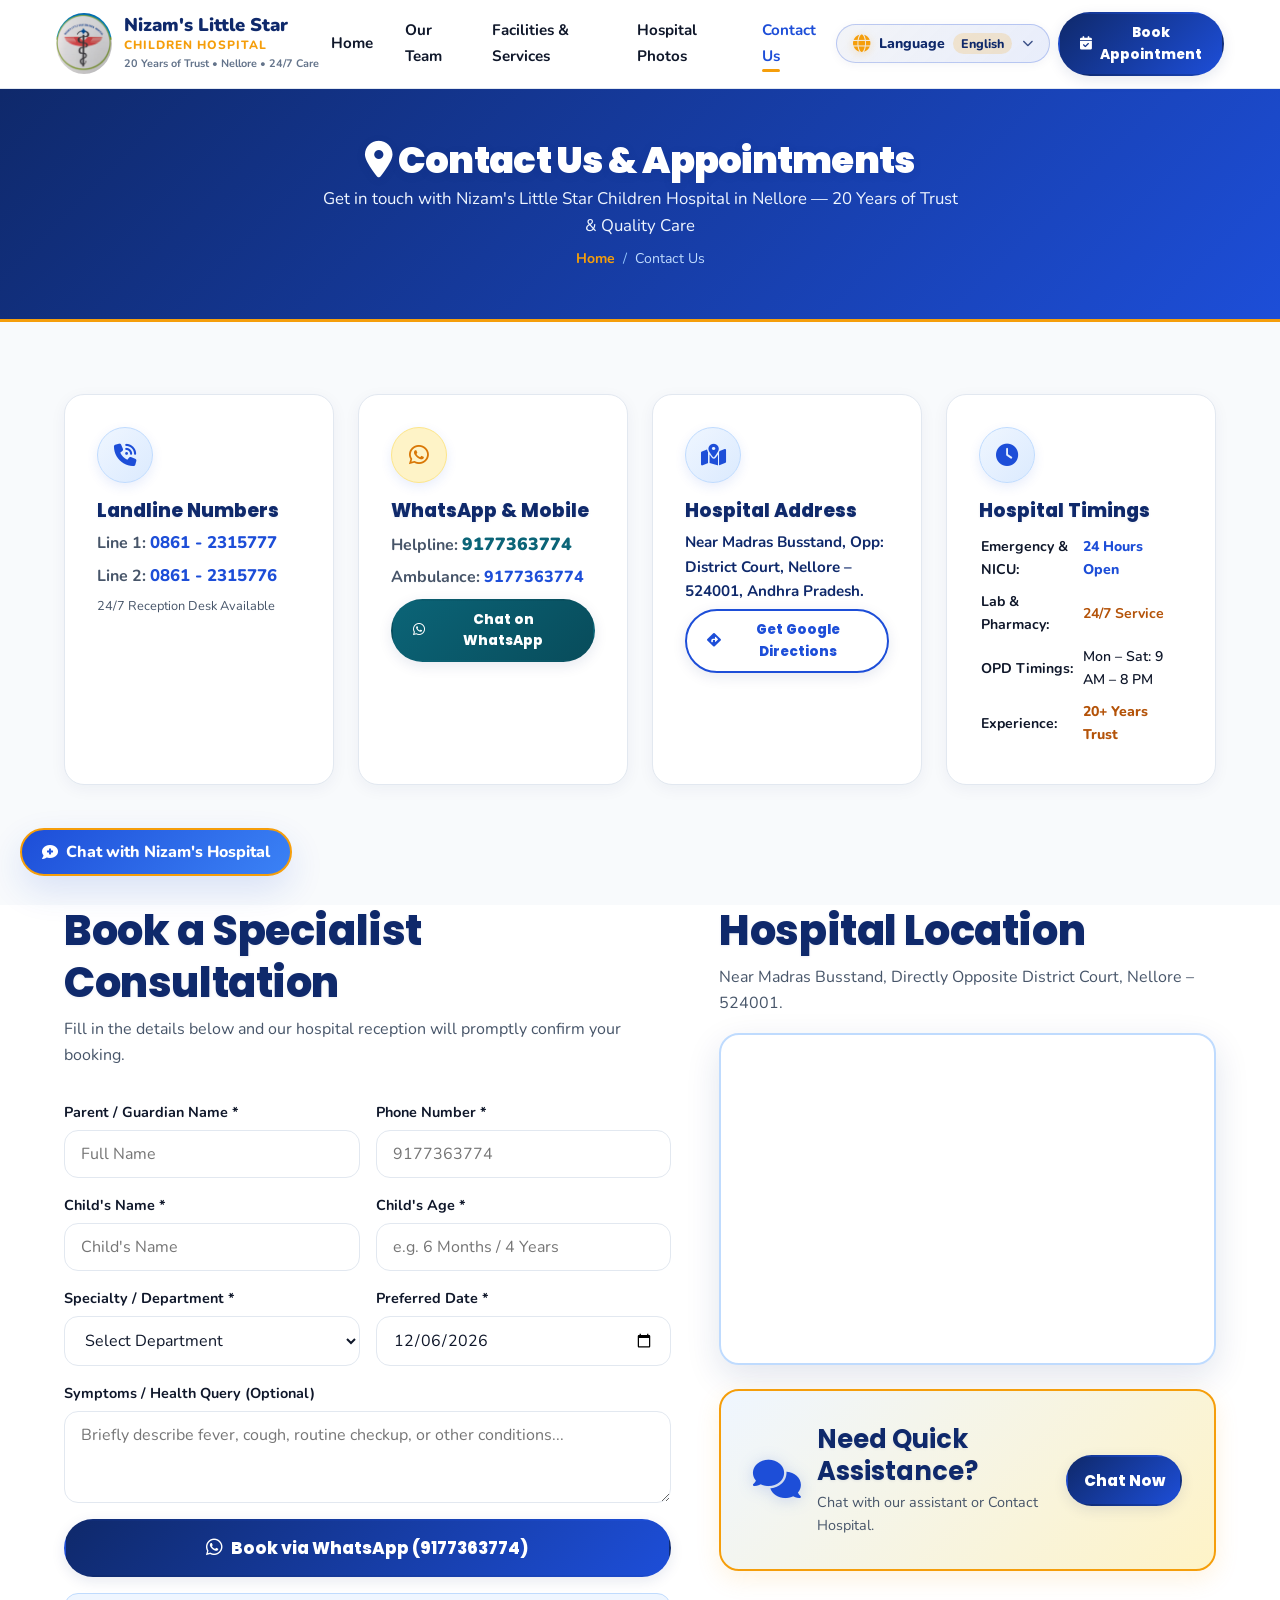
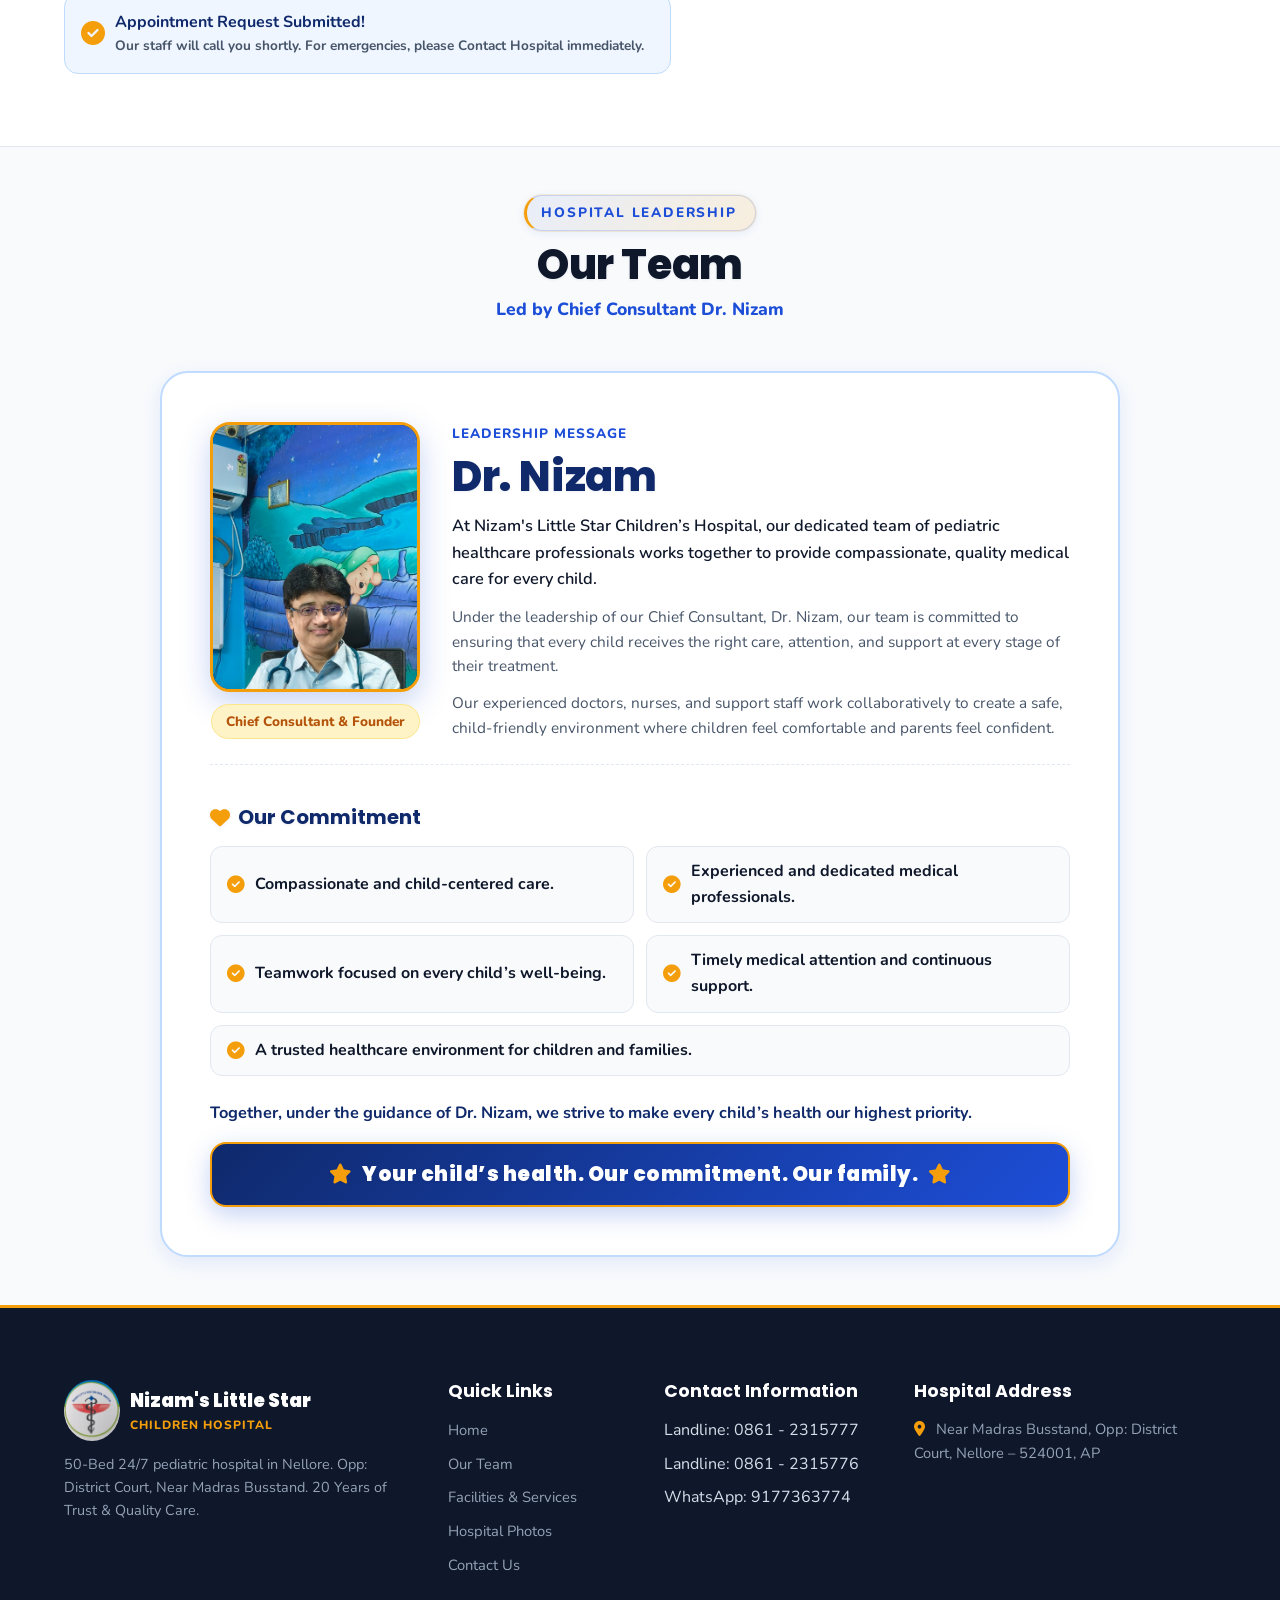
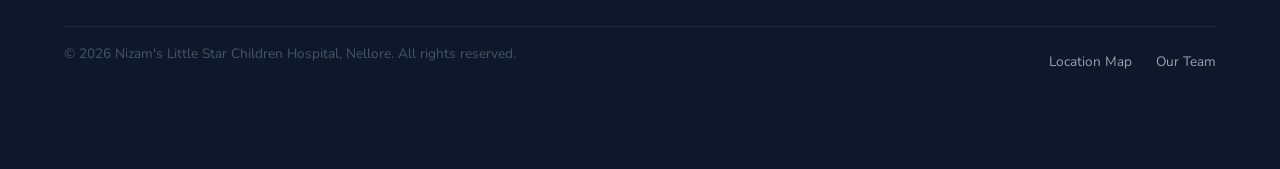
==== contact.html @ 9ac0883c "Remove phone number from Emergency Care card, update button labels to Contact Hospital" ====
<!DOCTYPE html>
<html lang="en">
<head>
  <meta charset="UTF-8">
  <meta name="viewport" content="width=device-width, initial-scale=1.0">
  <title>Contact Us & Book Appointment | Nizam's Little Star Children Hospital, Nellore</title>
  <meta name="description" content="Contact Nizam's Little Star Children Hospital, Nellore. Phone: 2315776, 2315776, WhatsApp: 9177363774. 20 Years of Trust & Quality Care. Near Madras Busstand, Opp: District Court, Nellore.">
  <link rel="preconnect" href="https://fonts.googleapis.com">
  <link rel="preconnect" href="https://fonts.gstatic.com" crossorigin>
  <link href="https://fonts.googleapis.com/css2?family=Nunito:wght@400;600;700;800;900&family=Poppins:wght@500;600;700;800;900&display=swap" rel="stylesheet">
  <link rel="stylesheet" href="https://cdnjs.cloudflare.com/ajax/libs/font-awesome/6.5.0/css/all.min.css">
  <link rel="stylesheet" href="css/variables.css">
  <link rel="stylesheet" href="css/base.css">
  <link rel="stylesheet" href="css/components.css">
  <link rel="stylesheet" href="css/animations.css">
  <link rel="stylesheet" href="css/pages/contact.css">
</head>
<body>
  <a href="#main-content" class="sr-only sr-only-focusable">Skip to main content</a>



  <!-- Main Navigation -->
  <nav class="nav" id="main-nav" role="navigation" aria-label="Main navigation">
    <div class="container nav-inner">
      <a href="index.html" class="nav-logo">
        <img src="assets/hospital-logo.png" alt="Nizam Hospital Logo" width="56" height="56" style="border-radius:50%;object-fit:cover;">
        <div>
          <div class="notranslate" translate="no" style="font-size:1.15rem;font-weight:900;color:#0F296B;line-height:1.1;">Nizam's Little Star</div>
          <div class="notranslate" translate="no" style="font-size:0.75rem;font-weight:800;color:#F59E0B;letter-spacing:1px;">CHILDREN HOSPITAL</div>
          <div style="font-size:0.68rem;font-weight:700;color:#64748B;"><span class="notranslate" translate="no">20 Years of Trust</span> • <span class="notranslate" translate="no">Nellore</span> • 24/7 Care</div>
        </div>
      </a>
      <ul class="nav-links" id="nav-links">
        <li><a href="index.html">Home</a></li>
        <li><a href="doctors.html">Our Team</a></li>
        <li><a href="resources.html">Facilities &amp; Services</a></li>
        <li><a href="virtual-tour.html">Hospital Photos</a></li>
        <li><a href="contact.html" class="active">Contact Us</a></li>
      </ul>
      <div class="nav-actions">
        <div class="lang-select-dropdown" id="lang-select-dropdown">
          <button class="lang-toggle-btn" id="lang-toggle-btn" aria-label="Select Language">
            <i class="fas fa-globe"></i>
            <span>Language</span>
            <i class="fas fa-chevron-down" style="font-size:0.75rem;margin-left:4px;"></i>
          </button>
          <div class="lang-menu" id="lang-menu"></div>
        </div>
        <a href="contact.html" class="btn btn-primary btn-sm"><i class="fas fa-calendar-check"></i> Book Appointment</a>
        <button class="hamburger" id="hamburger-btn" aria-label="Open menu" aria-expanded="false">
          <span></span><span></span><span></span>
        </button>
      </div>
    </div>
  </nav>

  <!-- Mobile Drawer -->
  <div class="mobile-drawer" id="mobile-drawer" role="dialog" aria-modal="true" aria-label="Navigation menu">
    <button class="drawer-close" id="drawer-close" aria-label="Close menu">×</button>
    <ul>
      <li><a href="index.html">Home</a></li>
      <li><a href="doctors.html">Our Team</a></li>
      <li><a href="resources.html">Facilities &amp; Services</a></li>
      <li><a href="virtual-tour.html">Hospital Photos</a></li>
      <li><a href="contact.html">Contact Us</a></li>
      <li><a href="tel:08612315776" class="btn btn-primary"><i class="fas fa-phone-alt"></i> Call Hospital</a></li>
    </ul>
  
    <div class="mobile-lang-section">
      <h4><i class="fas fa-globe"></i> Select Language (భాషను ఎంచుకోండి)</h4>
      <div class="mobile-lang-grid" id="mobile-lang-grid"></div>
    </div>
  </div>

  <main id="main-content">
    <section class="page-hero contact-hero">
      <div class="container">
        <h1><i class="fas fa-map-marker-alt"></i> Contact Us &amp; Appointments</h1>
        <p>Get in touch with Nizam's Little Star Children Hospital in Nellore — 20 Years of Trust &amp; Quality Care</p>
        <nav aria-label="Breadcrumb">
          <ol class="breadcrumb">
            <li><a href="index.html">Home</a></li>
            <li>Contact Us</li>
          </ol>
        </nav>
      </div>
    </section>

    <!-- 4 Contact Cards -->
    <section class="section">
      <div class="container">
        <div class="contact-info-grid">
          <div class="contact-info-card reveal">
            <div class="contact-info-icon"><i class="fas fa-phone-volume"></i></div>
            <h3>Landline Numbers</h3>
            <p style="margin-bottom:6px;"><strong>Line 1:</strong> <a href="tel:08612315777" style="font-size:1.05rem;font-weight:800;">0861 - 2315777</a></p>
            <p style="margin-bottom:6px;"><strong>Line 2:</strong> <a href="tel:08612315776" style="font-size:1.05rem;font-weight:800;">0861 - 2315776</a></p>
            <p style="font-size:0.8rem;color:var(--text-muted);margin-bottom:0;">24/7 Reception Desk Available</p>
          </div>

          <div class="contact-info-card reveal">
            <div class="contact-info-icon" style="background:#FEF3C7;color:#D97706;border-color:#FDE68A;"><i class="fab fa-whatsapp"></i></div>
            <h3>WhatsApp &amp; Mobile</h3>
            <p style="margin-bottom:6px;"><strong>Helpline:</strong> <a href="https://wa.me/919177363774" target="_blank" style="font-size:1.1rem;font-weight:900;color:#0B6477;">9177363774</a></p>
            <p style="margin-bottom:8px;"><strong>Ambulance:</strong> <a href="tel:9177363774" style="color:var(--primary-blue);font-weight:800;">9177363774</a></p>
            <a href="https://wa.me/919177363774" target="_blank" class="btn btn-whatsapp btn-sm"><i class="fab fa-whatsapp"></i> Chat on WhatsApp</a>
          </div>

          <div class="contact-info-card reveal">
            <div class="contact-info-icon"><i class="fas fa-map-marked-alt"></i></div>
            <h3>Hospital Address</h3>
            <p style="font-size:0.95rem;font-weight:700;color:#0F296B;margin-bottom:6px;">
              <span class="notranslate" translate="no">Near Madras Busstand, Opp: District Court, Nellore</span> – 524001, Andhra Pradesh.
            </p>
            <a href="https://maps.google.com/?q=District+Court+Nellore" target="_blank" class="btn btn-outline btn-sm"><i class="fas fa-directions"></i> Get Google Directions</a>
          </div>

          <div class="contact-info-card reveal">
            <div class="contact-info-icon"><i class="fas fa-clock"></i></div>
            <h3>Hospital Timings</h3>
            <table class="hours-table">
              <tr><td><strong>Emergency &amp; <span class="notranslate" translate="no">NICU</span>:</strong></td><td style="color:#1D4ED8;font-weight:800;">24 Hours Open</td></tr>
              <tr><td><strong>Lab &amp; Pharmacy:</strong></td><td style="color:#B45309;font-weight:700;">24/7 Service</td></tr>
              <tr><td><strong>OPD Timings:</strong></td><td>Mon – Sat: 9 AM – 8 PM</td></tr>
              <tr><td><strong>Experience:</strong></td><td style="color:#B45309;font-weight:800;">20+ Years Trust</td></tr>
            </table>
          </div>
        </div>
      </div>
    </section>

    <!-- Appointment Form & Map -->
    <section class="section" style="background:#FFFFFF;padding-top:0;">
      <div class="container">
        <div class="contact-layout">
          <div class="contact-form-side reveal">
            <h2 style="margin-bottom:8px;color:#0F296B;">Book a Specialist Consultation</h2>
            <p style="margin-bottom:var(--space-xl);">Fill in the details below and our hospital reception will promptly confirm your booking.</p>
            
            <form id="contact-form" novalidate>
              <div class="form-row">
                <div class="form-group">
                  <label for="contact-name">Parent / Guardian Name *</label>
                  <input type="text" id="contact-name" placeholder="Full Name" required>
                </div>
                <div class="form-group">
                  <label for="contact-phone">Phone Number *</label>
                  <input type="tel" id="contact-phone" placeholder="9177363774" required>
                </div>
              </div>

              <div class="form-row">
                <div class="form-group">
                  <label for="contact-child-name">Child's Name *</label>
                  <input type="text" id="contact-child-name" placeholder="Child's Name" required>
                </div>
                <div class="form-group">
                  <label for="contact-child-age">Child's Age *</label>
                  <input type="text" id="contact-child-age" placeholder="e.g. 6 Months / 4 Years" required>
                </div>
              </div>

              <div class="form-row">
                <div class="form-group">
                  <label for="contact-specialty">Specialty / Department *</label>
                  <select id="contact-specialty" required>
                    <option value="">Select Department</option>
                    <option value="Neonatal ICU (NICU)">Neonatal ICU (<span class="notranslate" translate="no">NICU</span>)</option>
                    <option value="Pediatric Intensive Care (PICU)">Pediatric Intensive Care (<span class="notranslate" translate="no">PICU</span>)</option>
                    <option value="General Pediatrics">General Pediatrics</option>
                    <option value="Vaccination Clinic">Vaccination Clinic</option>
                    <option value="Pediatric Surgery">Pediatric Surgery</option>
                  </select>
                </div>
                <div class="form-group">
                  <label for="contact-date">Preferred Date *</label>
                  <input type="date" id="contact-date" required>
                </div>
              </div>

              <div class="form-group">
                <label for="contact-message">Symptoms / Health Query (Optional)</label>
                <textarea id="contact-message" rows="3" placeholder="Briefly describe fever, cough, routine checkup, or other conditions..."></textarea>
              </div>

              <button type="submit" class="btn btn-primary btn-lg" style="width:100%;">
                <i class="fab fa-whatsapp" style="font-size:1.2rem;"></i> Book via WhatsApp (9177363774)
              </button>

              <div id="contact-success" class="form-success" hidden>
                <i class="fas fa-check-circle" style="font-size:1.5rem;color:#F59E0B;"></i>
                <div>
                  <strong>Appointment Request Submitted!</strong>
                  <p style="margin:0;font-size:0.85rem;">Our staff will call you shortly. For emergencies, please Contact Hospital immediately.</p>
                </div>
              </div>
            </form>
          </div>

          <div class="map-side reveal">
            <h2 style="margin-bottom:8px;color:#0F296B;">Hospital Location</h2>
            <p style="margin-bottom:var(--space-md);">Near Madras Busstand, Directly Opposite District Court, Nellore – 524001.</p>

            <div class="map-container">
              <iframe src="https://www.google.com/maps/embed?pb=!1m18!1m12!1m3!1d3862.9!2d79.986!3d14.442!2m3!1f0!2f0!3f0!3m2!1i1024!2i768!4f13.1!3m3!1m2!1s0x3a4cf2a259bb847f%3A0x1b1c67d30f7813a4!2sDistrict%20Court%20Nellore!5e0!3m2!1sen!2sin!4v1700000000000" width="100%" height="320" style="border:0;" allowfullscreen loading="lazy" referrerpolicy="no-referrer-when-downgrade" title="Nizam's Little Star Hospital Location Map"></iframe>
            </div>

            <div class="live-chat-cta">
              <div class="live-chat-icon"><i class="fas fa-comments"></i></div>
              <div>
                <h3 style="margin-bottom:4px;color:#0F296B;">Need Quick Assistance?</h3>
                <p style="font-size:0.9rem;margin-bottom:0;color:var(--text-muted);">Chat with our assistant or Contact Hospital.</p>
              </div>
              <button class="btn btn-primary" onclick="document.getElementById('chat-toggle-btn').click();" style="white-space:nowrap;">Chat Now</button>
            </div>
          </div>
        </div>
      </div>
    </section>

    <!-- Our Team & Leadership Section on Last Page -->
    <section class="section" style="background:#F8FAFC;border-top:1px solid var(--border-color);padding:var(--space-2xl) 0;">
      <div class="container">
        <div class="section-header reveal">
          <div class="section-eyebrow">Hospital Leadership</div>
          <h2>Our Team</h2>
          <p style="font-weight:800;color:var(--primary-blue);font-size:1.1rem;margin-top:4px;">Led by Chief Consultant Dr. Nizam</p>
        </div>

        <div class="scheme-card reveal" style="background:#FFFFFF;border-color:var(--primary-blue-border);max-width:960px;margin:0 auto;padding:var(--space-2xl);flex-direction:column;align-items:stretch;gap:var(--space-xl);">
          <div style="display:flex;align-items:center;gap:var(--space-xl);flex-wrap:wrap;border-bottom:1px dashed var(--border-color);padding-bottom:var(--space-lg);">
            <div style="flex-shrink:0;text-align:center;margin:0 auto;">
              <div style="width:210px;height:270px;border-radius:20px;overflow:hidden;border:3.5px solid var(--accent-yellow);box-shadow:0 10px 30px rgba(29,78,216,0.25);margin:0 auto 12px auto;background:#0F296B;">
                <img src="assets/founder-doctor.jpg" alt="Dr. Nizam - Chief Consultant" style="width:100%;height:100%;object-fit:cover;object-position:center top;" onerror="this.style.display='none';this.parentElement.innerHTML='<i class=\"fas fa-user-md\" style=\"font-size:4.5rem;color:#F59E0B;\"></i>';">
              </div>
              <span class="badge badge-yellow" style="font-size:0.85rem;padding:6px 14px;">Chief Consultant &amp; Founder</span>
            </div>
            <div style="flex:1;min-width:280px;">
              <span class="notranslate" translate="no" style="font-size:0.85rem;font-weight:800;color:var(--primary-blue);text-transform:uppercase;letter-spacing:1px;">Leadership Message</span>
              <h2 class="notranslate" translate="no" style="color:#0F296B;margin-top:4px;margin-bottom:10px;">Dr. Nizam</h2>
              <p style="font-size:1.02rem;color:var(--text-main);line-height:1.65;margin-bottom:12px;font-weight:600;">
                At Nizam's Little Star Children’s Hospital, our dedicated team of pediatric healthcare professionals works together to provide compassionate, quality medical care for every child.
              </p>
              <p style="font-size:0.96rem;color:var(--text-muted);line-height:1.6;margin-bottom:12px;">
                Under the leadership of our Chief Consultant, Dr. Nizam, our team is committed to ensuring that every child receives the right care, attention, and support at every stage of their treatment.
              </p>
              <p style="font-size:0.96rem;color:var(--text-muted);line-height:1.6;margin-bottom:0;">
                Our experienced doctors, nurses, and support staff work collaboratively to create a safe, child-friendly environment where children feel comfortable and parents feel confident.
              </p>
            </div>
          </div>

          <!-- Our Commitment Grid -->
          <div style="padding-top:var(--space-sm);">
            <h3 style="color:#0F296B;margin-bottom:var(--space-md);font-size:1.25rem;display:flex;align-items:center;gap:8px;">
              <i class="fas fa-heart" style="color:var(--accent-yellow);"></i> Our Commitment
            </h3>
            <div style="display:grid;grid-template-columns:repeat(auto-fit, minmax(280px, 1fr));gap:12px;margin-bottom:var(--space-lg);">
              <div style="background:#F8FAFC;padding:12px 16px;border-radius:12px;border:1px solid #E2E8F0;display:flex;align-items:center;gap:10px;font-weight:700;color:var(--text-main);">
                <i class="fas fa-check-circle" style="color:#F59E0B;font-size:1.1rem;"></i> Compassionate and child-centered care.
              </div>
              <div style="background:#F8FAFC;padding:12px 16px;border-radius:12px;border:1px solid #E2E8F0;display:flex;align-items:center;gap:10px;font-weight:700;color:var(--text-main);">
                <i class="fas fa-check-circle" style="color:#F59E0B;font-size:1.1rem;"></i> Experienced and dedicated medical professionals.
              </div>
              <div style="background:#F8FAFC;padding:12px 16px;border-radius:12px;border:1px solid #E2E8F0;display:flex;align-items:center;gap:10px;font-weight:700;color:var(--text-main);">
                <i class="fas fa-check-circle" style="color:#F59E0B;font-size:1.1rem;"></i> Teamwork focused on every child’s well-being.
              </div>
              <div style="background:#F8FAFC;padding:12px 16px;border-radius:12px;border:1px solid #E2E8F0;display:flex;align-items:center;gap:10px;font-weight:700;color:var(--text-main);">
                <i class="fas fa-check-circle" style="color:#F59E0B;font-size:1.1rem;"></i> Timely medical attention and continuous support.
              </div>
              <div style="background:#F8FAFC;padding:12px 16px;border-radius:12px;border:1px solid #E2E8F0;display:flex;align-items:center;gap:10px;font-weight:700;color:var(--text-main);grid-column:1 / -1;">
                <i class="fas fa-check-circle" style="color:#F59E0B;font-size:1.1rem;"></i> A trusted healthcare environment for children and families.
              </div>
            </div>

            <p style="font-size:1.02rem;color:var(--primary-blue-dark);font-weight:700;line-height:1.6;margin-bottom:16px;">
              Together, under the guidance of Dr. Nizam, we strive to make every child’s health our highest priority.
            </p>

            <!-- Concluding Highlight Box -->
            <div style="background:linear-gradient(135deg, #0F296B 0%, #1D4ED8 100%);color:#FFFFFF;padding:18px var(--space-xl);border-radius:16px;text-align:center;box-shadow:0 8px 25px rgba(29,78,216,0.25);border:2px solid var(--accent-yellow);">
              <h3 style="color:#FFFFFF;margin-bottom:0;font-size:1.25rem;font-weight:900;letter-spacing:0.5px;">
                <i class="fas fa-star" style="color:var(--accent-yellow);margin-right:6px;"></i> Your child’s health. Our commitment. Our family. <i class="fas fa-star" style="color:var(--accent-yellow);margin-left:6px;"></i>
              </h3>
            </div>
          </div>
        </div>
      </div>
    </section>
  </main>

  <!-- Footer -->
  <footer class="footer" role="contentinfo">
    <div class="container">
      <div class="footer-grid">
        <div class="footer-brand">
          <div style="display:flex;align-items:center;gap:10px;margin-bottom:12px;">
            <img src="assets/hospital-logo.png" alt="Nizam Hospital Logo" width="56" height="56" style="border-radius:50%;object-fit:cover;">
            <div>
              <div class="notranslate" translate="no" style="font-family:'Poppins',sans-serif;font-size:1.15rem;font-weight:900;color:#FFFFFF;">Nizam's Little Star</div>
              <div style="font-size:0.75rem;color:#F59E0B;font-weight:800;letter-spacing:1px;">CHILDREN HOSPITAL</div>
            </div>
          </div>
          <p style="font-size:0.9rem;color:#94A3B8;">
            50-Bed 24/7 pediatric hospital in Nellore. Opp: District Court, Near Madras Busstand. 20 Years of Trust &amp; Quality Care.
          </p>
        </div>
        <div class="footer-links">
          <h4>Quick Links</h4>
          <ul>
            <li><a href="index.html">Home</a></li>
            <li><a href="doctors.html">Our Team</a></li>
            <li><a href="resources.html">Facilities &amp; Services</a></li>
            <li><a href="virtual-tour.html">Hospital Photos</a></li>
            <li><a href="contact.html">Contact Us</a></li>
          </ul>
        </div>
        <div class="footer-links">
          <h4>Contact Information</h4>
          <ul>
            <li>Landline: 0861 - 2315777</li>
            <li>Landline: 0861 - 2315776</li>
            <li>WhatsApp: 9177363774</li>
          </ul>
        </div>
        <div class="footer-contact">
          <h4>Hospital Address</h4>
          <address>
            <p><i class="fas fa-map-marker-alt"></i> <span class="notranslate" translate="no">Near Madras Busstand, Opp: District Court, Nellore</span> – 524001, AP</p>
          </address>
        </div>
      </div>
      <div class="footer-bottom">
        <p>© 2026 Nizam's Little Star Children Hospital, Nellore. All rights reserved.</p>
        <div class="footer-bottom-links">
          <a href="contact.html">Location Map</a>
          <a href="doctors.html">Our Team</a>
        </div>
      </div>
    </div>
  </footer>

  <!-- Nizam's Hospital Chatbot -->
  <div class="chat-widget" id="chat-widget">
    <button class="chat-toggle-btn" id="chat-toggle-btn" aria-label="Open chat with Nizam's Hospital">
      <i class="fas fa-comment-medical" id="chat-icon"></i>
      <span class="chat-label">Chat with Nizam's Hospital</span>
    </button>
    <div class="chat-panel" id="chat-panel" role="dialog" aria-label="Chat with Nizam's Hospital" hidden>
      <div class="chat-header">
        <div class="chat-avatar">★</div>
        <div>
          <strong>Nizam's Hospital</strong>
          <small style="color:#EFF6FF;display:block;">Virtual Assistant</small>
        </div>
        <button class="chat-close" id="chat-close" aria-label="Close chat">×</button>
      </div>
      <div class="chat-messages" id="chat-messages" aria-live="polite"></div>
      <div class="chat-input-area">
        <input type="text" id="chat-input" placeholder="Type your message..." aria-label="Chat message">
        <button id="chat-send" aria-label="Send message"><i class="fas fa-paper-plane"></i></button>
      </div>
    </div>
  </div>

  <button class="back-to-top" id="back-to-top" aria-label="Back to top"><i class="fas fa-chevron-up"></i></button>

  <script src="js/main.js"></script>
  <script src="js/appointment.js"></script>
  <script src="js/chatbot.js"></script>
  <div id="google_translate_element" style="display:none;"></div>
  <script src="js/language.js"></script>
</body>
</html>
---- css/variables.css ----
/* ==========================================================================
   NIJAM'S HOSPITAL — Design Token System (variables.css)
   Premium UI Edition · Gold + Navy Palette
   ========================================================================== */

:root {

  /* ── Brand Core ──────────────────────────────────────────────────────── */
  --primary-blue:        #1D4ED8;   /* CTA blue              */
  --primary-blue-dark:   #0F296B;   /* Deep navy              */
  --primary-blue-light:  #EFF6FF;   /* Tint wash              */
  --primary-blue-mid:    #2563EB;   /* Mid-range interactive  */
  --primary-blue-border: #BFDBFE;   /* Subtle ring            */

  --accent-yellow:       #F59E0B;   /* Gold / accent          */
  --accent-yellow-light: #FEF3C7;   /* Gold wash              */
  --accent-yellow-dark:  #B45309;   /* Deep amber             */
  --accent-yellow-hover: #D97706;   /* Hover amber            */

  /* ── Neutrals & Surfaces ─────────────────────────────────────────────── */
  --bg-page:      #F8FAFC;
  --bg-card:      #FFFFFF;
  --bg-secondary: #F1F5F9;
  --text-main:    #0F172A;
  --text-muted:   #475569;
  --text-light:   #94A3B8;
  --border-color: #E2E8F0;
  --white:        #FFFFFF;

  /* ── Typography ──────────────────────────────────────────────────────── */
  --font-heading: 'Poppins', -apple-system, BlinkMacSystemFont, 'Segoe UI', Roboto, sans-serif;
  --font-body:    'Nunito',  -apple-system, BlinkMacSystemFont, 'Segoe UI', Roboto, sans-serif;

  /* ── Spacing Scale ───────────────────────────────────────────────────── */
  --space-xs:  0.25rem;
  --space-sm:  0.5rem;
  --space-md:  1rem;
  --space-lg:  1.5rem;
  --space-xl:  2rem;
  --space-2xl: 3rem;
  --space-3xl: 4.5rem;

  /* ── Border Radii ────────────────────────────────────────────────────── */
  --radius-sm:   8px;
  --radius-md:   14px;
  --radius-lg:   20px;
  --radius-xl:   28px;
  --radius-full: 9999px;

  /* ── Classic Shadows (preserved + deepened) ──────────────────────────── */
  --shadow-sm: 0 2px 8px  rgba(15,  41, 107, 0.07);
  --shadow-md: 0 6px 20px rgba(29,  78, 216, 0.10);
  --shadow-lg: 0 14px 35px rgba(29, 78, 216, 0.14);
  --shadow-xl: 0 20px 45px rgba(15,  23,  42, 0.15);

  /* ── Glow Shadows (new) ──────────────────────────────────────────────── */
  /* Vivid blue halo — perfect for focused buttons & cards */
  --shadow-glow-blue:
    0 0 0   1px  rgba(29, 78, 216, 0.08),
    0 4px  16px  rgba(29, 78, 216, 0.25),
    0 12px 32px  rgba(29, 78, 216, 0.18);

  /* Warm gold halo — for accent badges, CTA rings, stat numbers */
  --shadow-glow-gold:
    0 0 0   1px  rgba(245, 158, 11, 0.10),
    0 4px  16px  rgba(245, 158, 11, 0.30),
    0 12px 32px  rgba(245, 158, 11, 0.20);

  /* Deep combined glow — for hero cards and featured sections */
  --shadow-glow-lg:
    0 0  0   1px  rgba(15,  41, 107, 0.06),
    0 8px 24px    rgba(29,  78, 216, 0.20),
    0 20px 60px   rgba(15,  41, 107, 0.22),
    0 0  40px     rgba(245, 158, 11, 0.08);

  /* ── Multi-Layer Gradients (new) ─────────────────────────────────────── */
  /* Hero background — rich navy-to-blue sweep with a gold radial warmth   */
  --gradient-hero:
    radial-gradient(ellipse 80% 60% at 70% 40%, rgba(245,158,11,0.12) 0%, transparent 60%),
    radial-gradient(ellipse 60% 80% at 10% 80%, rgba(29,78,216,0.20)  0%, transparent 55%),
    linear-gradient(135deg, #0F296B 0%, #1D4ED8 55%, #2563EB 100%);

  /* Gold shimmer — for badges, stat bar fills, dividers */
  --gradient-gold:
    linear-gradient(90deg,
      #B45309 0%,
      #F59E0B 35%,
      #FDE68A 60%,
      #F59E0B 80%,
      #B45309 100%);

  /* Glass surface — frosted blue-tinted panel */
  --gradient-glass:
    linear-gradient(
      135deg,
      rgba(255, 255, 255, 0.22) 0%,
      rgba(255, 255, 255, 0.08) 100%
    );

  /* Navy depth — section/footer backgrounds */
  --gradient-navy:
    linear-gradient(160deg,
      #0F296B 0%,
      #1a3580 40%,
      #1D4ED8 100%);

  /* ── Glassmorphism Tokens (new) ──────────────────────────────────────── */
  --glass-bg:     rgba(255, 255, 255, 0.14);
  --glass-border: rgba(255, 255, 255, 0.28);

  /* ── Shimmer Token (new) ─────────────────────────────────────────────── */
  /* The bright sweep used in the shimmer-btn / shimmer animations          */
  --shimmer-color:
    linear-gradient(
      105deg,
      transparent    30%,
      rgba(255,255,255,0.55) 50%,
      transparent    70%
    );

  /* ── Transitions ─────────────────────────────────────────────────────── */
  /* Preserved originals */
  --transition-fast:   0.2s ease;
  --transition-normal: 0.3s cubic-bezier(0.25, 0.8, 0.25, 1);

  /* New premium curves */

  /* Spring — snappy overshoot, great for cards lifting on hover */
  --transition-spring: 0.5s cubic-bezier(0.34, 1.56, 0.64, 1);

  /* Bounce — playful drop / scale-in, use for modals & badges */
  --transition-bounce: 0.6s cubic-bezier(0.68, -0.55, 0.265, 1.55);

}
---- css/base.css ----
/* ==========================================================================
   BASE — Premium Rich Edition
   Brand: Navy Blue (#0F296B / #1D4ED8) + Gold (#F59E0B)
   ========================================================================== */

/* --------------------------------------------------------------------------
   1. CUSTOM SCROLLBAR — thin, blue/gold gradient
   -------------------------------------------------------------------------- */
::-webkit-scrollbar { width: 7px; height: 7px; }
::-webkit-scrollbar-track { background: #F1F5F9; }
::-webkit-scrollbar-thumb {
  background: linear-gradient(180deg, #1D4ED8 0%, #F59E0B 100%);
  border-radius: 99px;
}
::-webkit-scrollbar-thumb:hover {
  background: linear-gradient(180deg, #0F296B 0%, #D97706 100%);
}
/* Firefox */
html { scrollbar-width: thin; scrollbar-color: #1D4ED8 #F1F5F9; }

/* --------------------------------------------------------------------------
   2. RESET & BOX MODEL
   -------------------------------------------------------------------------- */
*, *::before, *::after {
  box-sizing: border-box;
  margin: 0;
  padding: 0;
}

/* --------------------------------------------------------------------------
   3. ROOT
   -------------------------------------------------------------------------- */
html {
  font-size: 16px;
  scroll-behavior: smooth;
}

/* --------------------------------------------------------------------------
   4. BODY
   -------------------------------------------------------------------------- */
body {
  font-family: var(--font-body);
  color: var(--text-main);
  background-color: var(--bg-page);
  line-height: 1.6;
  overflow-x: hidden;
  -webkit-font-smoothing: antialiased;
}

/* --------------------------------------------------------------------------
   5. FOCUS RING
   -------------------------------------------------------------------------- */
:focus-visible {
  outline: 3px solid var(--primary-blue);
  outline-offset: 2px;
}

/* --------------------------------------------------------------------------
   6. ACCESSIBILITY HELPERS
   -------------------------------------------------------------------------- */
.sr-only {
  position: absolute;
  width: 1px;
  height: 1px;
  padding: 0;
  margin: -1px;
  overflow: hidden;
  clip: rect(0, 0, 0, 0);
  white-space: nowrap;
  border: 0;
}

.sr-only-focusable:focus {
  position: fixed;
  top: 10px;
  left: 10px;
  padding: 12px 20px;
  background: var(--primary-blue);
  color: #FFFFFF;
  z-index: 99999;
  border-radius: var(--radius-sm);
  clip: auto;
  width: auto;
  height: auto;
}

/* --------------------------------------------------------------------------
   7. TYPOGRAPHY — bigger, bolder, premium depth
   -------------------------------------------------------------------------- */
h1, h2, h3, h4, h5, h6 {
  font-family: var(--font-heading);
  font-weight: 700;
  color: var(--text-main);
  line-height: 1.25;
  /* Subtle depth shadow */
  text-shadow: 0 1px 3px rgba(15, 41, 107, 0.07);
}

h1 {
  font-size: clamp(2.1rem, 5.5vw, 3.4rem);
  font-weight: 900;
  letter-spacing: -0.02em;
  text-shadow: 0 2px 10px rgba(15, 41, 107, 0.12);
}
h2 {
  font-size: clamp(1.7rem, 3.8vw, 2.6rem);
  font-weight: 800;
  letter-spacing: -0.01em;
}
h3 { font-size: clamp(1.25rem, 2.6vw, 1.6rem); font-weight: 700; }
h4 { font-size: 1.15rem; font-weight: 700; }

p {
  margin-bottom: 1rem;
  color: var(--text-muted);
}

a {
  color: var(--primary-blue);
  text-decoration: none;
  transition: color var(--transition-fast);
}

a:hover {
  color: var(--primary-blue-dark);
}

ul, ol { list-style: none; }

img, svg {
  max-width: 100%;
  height: auto;
  display: block;
}

button, input, select, textarea {
  font-family: inherit;
  font-size: inherit;
}

/* --------------------------------------------------------------------------
   8. LAYOUT HELPERS
   -------------------------------------------------------------------------- */
.container {
  width: 100%;
  max-width: 1200px;
  margin: 0 auto;
  padding: 0 var(--space-lg);
}

.section {
  padding: var(--space-3xl) 0;
}

/* --------------------------------------------------------------------------
   9. SECTION HEADER
   -------------------------------------------------------------------------- */
.section-header {
  text-align: center;
  max-width: 720px;
  margin: 0 auto var(--space-2xl) auto;
}

/* --------------------------------------------------------------------------
   10. SHIMMER KEYFRAME (shared)
   -------------------------------------------------------------------------- */
@keyframes premium-shimmer {
  0%   { background-position: -200% center; }
  100% { background-position: 200% center; }
}

/* --------------------------------------------------------------------------
   11. SECTION EYEBROW — gradient pill + gold left-accent bar + shimmer
   -------------------------------------------------------------------------- */
.section-eyebrow {
  display: inline-flex;
  align-items: center;
  gap: 6px;
  font-size: 0.85rem;
  font-weight: 800;
  text-transform: uppercase;
  letter-spacing: 1.8px;
  color: var(--primary-blue);

  /* Multi-layer gradient background */
  background: linear-gradient(
    135deg,
    rgba(29, 78, 216, 0.07) 0%,
    rgba(245, 158, 11, 0.12) 50%,
    rgba(29, 78, 216, 0.07) 100%
  );
  background-size: 200% auto;
  animation: premium-shimmer 3.5s linear infinite;

  /* Gold left accent bar via border-left */
  border: 1px solid rgba(29, 78, 216, 0.18);
  border-left: 3px solid #F59E0B;

  padding: 6px 18px 6px 14px;
  border-radius: var(--radius-full);
  margin-bottom: var(--space-sm);
  box-shadow:
    0 0 0 1px rgba(245, 158, 11, 0.14),
    0 2px 10px rgba(29, 78, 216, 0.09);
  position: relative;
  overflow: hidden;
}

/* --------------------------------------------------------------------------
   12. TEXT GRADIENT — navy → blue → gold → blue → navy sweep
   -------------------------------------------------------------------------- */
.text-gradient {
  background: linear-gradient(
    120deg,
    #0F296B 0%,
    #1D4ED8 25%,
    #F59E0B 55%,
    #1D4ED8 78%,
    #0F296B 100%
  );
  background-size: 200% auto;
  -webkit-background-clip: text;
  -webkit-text-fill-color: transparent;
  background-clip: text;
  animation: premium-shimmer 5s linear infinite;
}

/* --------------------------------------------------------------------------
   13. UTILITY
   -------------------------------------------------------------------------- */
.text-center {
  text-align: center;
}
---- css/components.css ----
/* Components - Blue, White, and Yellow Theme */

/* Emergency Top Bar */
.emergency-bar {
  background: linear-gradient(90deg, #0F296B 0%, #1D4ED8 100%);
  color: #FFFFFF;
  font-size: 0.88rem;
  padding: 8px 0;
  position: relative;
  z-index: 1000;
  border-bottom: none;
  box-shadow: 0 2px 10px rgba(15, 41, 107, 0.15);
}

.emergency-bar-inner {
  display: flex;
  align-items: center;
  justify-content: space-between;
  gap: 12px;
  flex-wrap: wrap;
}

.emergency-bar-buttons {
  display: flex;
  align-items: center;
  gap: 10px;
}

.emergency-bar span {
  display: flex;
  align-items: center;
  gap: 8px;
  font-weight: 700;
}

.emergency-bar span i {
  color: var(--accent-yellow);
}

.emergency-close {
  background: none;
  border: none;
  color: #FFFFFF;
  font-size: 1.4rem;
  cursor: pointer;
  line-height: 1;
  padding: 0 6px;
  opacity: 0.85;
}
.emergency-close:hover { opacity: 1; color: var(--accent-yellow); }

/* Navigation */
.nav {
  position: sticky;
  top: 0;
  left: 0;
  right: 0;
  background: rgba(255, 255, 255, 0.98);
  backdrop-filter: blur(10px);
  z-index: 999;
  border-bottom: 1px solid var(--border-color);
  transition: all var(--transition-normal);
}

.nav-scrolled {
  box-shadow: 0 4px 20px rgba(15, 41, 107, 0.08);
  background: #FFFFFF;
}

.nav-inner {
  display: flex;
  align-items: center;
  justify-content: space-between;
  padding: 12px var(--space-md);
  gap: 12px;
}

.nav-logo {
  display: flex;
  align-items: center;
  gap: 12px;
  text-decoration: none;
  flex-shrink: 0;
}

.nav-links {
  display: flex;
  align-items: center;
  gap: var(--space-xl);
}

.nav-links a {
  font-weight: 700;
  font-size: 0.95rem;
  color: var(--text-main);
  position: relative;
  padding: 6px 0;
  transition: color var(--transition-fast);
}

.nav-links a::after {
  content: '';
  position: absolute;
  bottom: 0;
  left: 0;
  width: 0%;
  height: 3px;
  background: var(--accent-yellow);
  border-radius: var(--radius-full);
  transition: width var(--transition-normal);
}

.nav-links a:hover, .nav-links a.active {
  color: var(--primary-blue);
}
.nav-links a:hover::after, .nav-links a.active::after {
  width: 100%;
}

.nav-actions {
  display: flex;
  align-items: center;
  gap: var(--space-sm);
}

/* Hamburger Button */
.hamburger {
  display: none;
  flex-direction: column;
  justify-content: space-around;
  width: 44px;
  height: 44px;
  background: var(--primary-blue-light);
  border: 1.5px solid var(--primary-blue-border);
  border-radius: 8px;
  cursor: pointer;
  padding: 10px 8px;
  z-index: 10001;
}

.hamburger span {
  width: 100%;
  height: 3px;
  background: var(--primary-blue);
  border-radius: 3px;
  transition: all var(--transition-normal);
}

.hamburger.open span:nth-child(1) { transform: rotate(45deg) translate(5px, 5px); }
.hamburger.open span:nth-child(2) { opacity: 0; }
.hamburger.open span:nth-child(3) { transform: rotate(-45deg) translate(6px, -6px); }

/* Mobile Drawer Overlay */
.mobile-overlay {
  position: fixed;
  inset: 0;
  background: rgba(15, 23, 42, 0.6);
  backdrop-filter: blur(4px);
  z-index: 9999;
  opacity: 0;
  visibility: hidden;
  transition: all 0.3s ease;
}

.mobile-overlay.open {
  opacity: 1;
  visibility: visible;
}

/* Mobile Drawer */
.mobile-drawer {
  position: fixed;
  top: 0;
  right: -100%;
  width: 85%;
  max-width: 320px;
  height: 100vh;
  background: #FFFFFF;
  box-shadow: -8px 0 30px rgba(0, 0, 0, 0.2);
  z-index: 10000;
  padding: 70px 20px 30px 20px;
  display: flex;
  flex-direction: column;
  overflow-y: auto;
  transition: right 0.35s cubic-bezier(0.16, 1, 0.3, 1);
}

.mobile-drawer.open {
  right: 0;
}

.drawer-close {
  position: absolute;
  top: 16px;
  right: 16px;
  width: 38px;
  height: 38px;
  border-radius: 50%;
  background: var(--primary-blue-light);
  color: var(--primary-blue);
  border: none;
  font-size: 1.6rem;
  cursor: pointer;
  display: flex;
  align-items: center;
  justify-content: center;
}

.mobile-drawer ul {
  display: flex;
  flex-direction: column;
  gap: 12px;
}

.mobile-drawer ul li a {
  font-size: 1.05rem;
  font-weight: 800;
  color: var(--text-main);
  display: block;
  padding: 12px 16px;
  border-radius: 12px;
  background: #F8FAFC;
  border: 1px solid #E2E8F0;
  transition: all var(--transition-fast);
}

.mobile-drawer ul li a:hover,
.mobile-drawer ul li a.active {
  background: var(--primary-blue-light);
  color: var(--primary-blue);
  border-color: var(--primary-blue);
}

.mobile-drawer ul li a.btn {
  text-align: center;
  color: #fff;
}

/* Sticky Mobile Bottom Bar */
.mobile-bottom-bar {
  display: none;
  position: fixed;
  bottom: 0;
  left: 0;
  right: 0;
  background: #FFFFFF;
  box-shadow: 0 -4px 20px rgba(15, 41, 107, 0.12);
  border-top: 2px solid var(--accent-yellow);
  z-index: 990;
  padding: 8px 12px;
  align-items: center;
  justify-content: space-between;
  gap: 8px;
}

.mobile-bottom-bar a {
  flex: 1;
  display: inline-flex;
  flex-direction: column;
  align-items: center;
  justify-content: center;
  padding: 8px 4px;
  border-radius: 8px;
  font-size: 0.76rem;
  font-weight: 800;
  text-decoration: none;
  line-height: 1.2;
}

.mobile-bottom-bar a i {
  font-size: 1.2rem;
  margin-bottom: 2px;
}

.mobile-bar-call {
  background: var(--primary-blue-dark);
  color: #FFFFFF !important;
}

.mobile-bar-whatsapp {
  background: #0B6477;
  color: #FFFFFF !important;
}

.mobile-bar-book {
  background: var(--accent-yellow);
  color: #0F172A !important;
}

/* Buttons (Blue, White, Yellow) */
/* Buttons (Blue, White, Yellow - Rich Edition) */
.btn {
  display: inline-flex;
  align-items: center;
  justify-content: center;
  gap: 8px;
  font-family: var(--font-heading);
  font-weight: 800;
  font-size: 0.95rem;
  padding: 12px 26px;
  border-radius: var(--radius-full);
  border: 2px solid transparent;
  cursor: pointer;
  transition: all 0.25s cubic-bezier(0.4, 0, 0.2, 1);
  text-align: center;
  box-shadow: 0 4px 14px rgba(15, 41, 107, 0.1);
  text-decoration: none;
  position: relative;
  overflow: hidden;
}

.btn::after {
  content: '';
  position: absolute;
  top: 0;
  left: -100%;
  width: 50%;
  height: 100%;
  background: linear-gradient(90deg, transparent, rgba(255, 255, 255, 0.35), transparent);
  transform: skewX(-20deg);
  transition: left 0.6s ease;
}

.btn:hover::after {
  left: 150%;
}

.btn:hover {
  transform: translateY(-2.5px);
  box-shadow: 0 8px 24px rgba(29, 78, 216, 0.2);
}

.btn-primary {
  background: linear-gradient(135deg, #0F296B 0%, #1D4ED8 100%);
  color: #FFFFFF !important;
}
.btn-primary:hover {
  background: linear-gradient(135deg, #1D4ED8 0%, #2563EB 100%);
  box-shadow: 0 8px 25px rgba(29, 78, 216, 0.35);
}

.btn-yellow {
  background: linear-gradient(135deg, #F59E0B 0%, #D97706 100%);
  color: #FFFFFF !important;
  font-weight: 800;
}
.btn-yellow:hover {
  background: linear-gradient(135deg, #D97706 0%, #B45309 100%);
  color: #FFFFFF !important;
  box-shadow: 0 8px 25px rgba(245, 158, 11, 0.4);
}

.btn-outline {
  background: rgba(255, 255, 255, 0.8);
  backdrop-filter: blur(8px);
  border-color: var(--primary-blue);
  color: var(--primary-blue) !important;
}
.btn-outline:hover {
  background: var(--primary-blue);
  color: #FFFFFF !important;
  box-shadow: 0 6px 20px rgba(29, 78, 216, 0.25);
}

.btn-outline-white {
  background: transparent;
  border-color: #FFFFFF;
  color: #FFFFFF !important;
}
.btn-outline-white:hover {
  background: #FFFFFF;
  color: var(--primary-blue) !important;
  box-shadow: 0 6px 20px rgba(255, 255, 255, 0.3);
}

.btn-white {
  background: #FFFFFF;
  color: var(--primary-blue) !important;
  font-weight: 800;
}
.btn-white:hover {
  background: var(--accent-yellow-light);
  color: var(--primary-blue-dark) !important;
  box-shadow: 0 6px 20px rgba(255, 255, 255, 0.4);
}

.btn-emergency {
  background: linear-gradient(135deg, #F59E0B 0%, #D97706 100%);
  color: #FFFFFF !important;
  font-weight: 800;
}
.btn-emergency:hover {
  background: linear-gradient(135deg, #D97706 0%, #B45309 100%);
  color: #FFFFFF !important;
  box-shadow: 0 6px 20px rgba(245, 158, 11, 0.4);
}

.btn-whatsapp {
  background: linear-gradient(135deg, #0B6477 0%, #084C5B 100%);
  color: #FFFFFF !important;
}
.btn-whatsapp:hover {
  background: linear-gradient(135deg, #084C5B 0%, #053540 100%);
  box-shadow: 0 6px 20px rgba(11, 100, 119, 0.35);
}

.btn-sm { padding: 8px 20px; font-size: 0.85rem; }
.btn-lg { padding: 14px 30px; font-size: 1.05rem; }

/* Badges (Blue, White, Yellow) */
.badge {
  display: inline-flex;
  align-items: center;
  gap: 6px;
  padding: 5px 14px;
  border-radius: var(--radius-full);
  font-size: 0.8rem;
  font-weight: 800;
}
.badge-primary {
  background: var(--primary-blue-light);
  color: var(--primary-blue);
  border: 1px solid var(--primary-blue-border);
}
.badge-yellow {
  background: var(--accent-yellow-light);
  color: var(--accent-yellow-dark);
  border: 1px solid #FDE68A;
}

/* Forms */
.form-group {
  margin-bottom: var(--space-md);
  display: flex;
  flex-direction: column;
  gap: 6px;
}
.form-group label {
  font-weight: 700;
  font-size: 0.9rem;
  color: var(--text-main);
}
.form-group input, .form-group select, .form-group textarea {
  width: 100%;
  padding: 12px 16px;
  border: 1.5px solid var(--border-color);
  border-radius: var(--radius-md);
  background: #FFFFFF;
  color: var(--text-main);
  font-size: 16px;
  box-sizing: border-box;
}
.form-group input:focus, .form-group select:focus, .form-group textarea:focus {
  border-color: var(--primary-blue);
  outline: none;
  box-shadow: 0 0 0 3px rgba(29, 78, 216, 0.15);
}
.form-row { display: grid; grid-template-columns: 1fr 1fr; gap: var(--space-md); }
.form-checkbox { flex-direction: row; align-items: flex-start; gap: 10px; }
.form-checkbox input { width: 20px; height: 20px; margin-top: 2px; cursor: pointer; }
.form-success {
  background: var(--primary-blue-light);
  color: var(--primary-blue-dark);
  border: 1.5px solid var(--primary-blue-border);
  padding: 16px;
  border-radius: var(--radius-md);
  margin-top: 16px;
  font-weight: 700;
  display: flex;
  align-items: center;
  gap: 10px;
}

/* Modal */
.modal {
  position: fixed;
  inset: 0;
  display: flex;
  align-items: center;
  justify-content: center;
  z-index: 10000;
  padding: 16px;
}
.modal[hidden] { display: none; }
.modal-overlay { position: absolute; inset: 0; background: rgba(15, 23, 42, 0.65); backdrop-filter: blur(4px); }
.modal-content {
  position: relative;
  background: #FFFFFF;
  padding: var(--space-2xl);
  border-radius: var(--radius-xl);
  max-width: 500px;
  width: 100%;
  text-align: center;
  box-shadow: var(--shadow-xl);
  z-index: 1;
  border: 2px solid var(--accent-yellow);
}
.modal-close {
  position: absolute;
  top: 16px;
  right: 18px;
  font-size: 1.8rem;
  background: none;
  border: none;
  cursor: pointer;
  color: var(--text-muted);
}
.modal-icon { font-size: 3.2rem; color: var(--accent-yellow); margin-bottom: var(--space-sm); }
.modal-note { font-size: 0.88rem; color: var(--text-muted); margin: var(--space-md) 0; }

/* Back to Top */
.back-to-top {
  position: fixed;
  bottom: 24px;
  right: 24px;
  width: 48px;
  height: 48px;
  background: var(--primary-blue);
  color: #FFFFFF;
  border: 2px solid var(--accent-yellow);
  border-radius: 50%;
  display: flex;
  align-items: center;
  justify-content: center;
  font-size: 1.15rem;
  cursor: pointer;
  box-shadow: var(--shadow-md);
  opacity: 0;
  visibility: hidden;
  transition: all var(--transition-normal);
  z-index: 980;
}
.back-to-top.visible { opacity: 1; visibility: visible; }

/* Chat Widget (Stella) */
.chat-widget {
  position: fixed;
  bottom: 24px;
  left: 20px;
  z-index: 995;
}
.chat-toggle-btn {
  display: flex;
  align-items: center;
  gap: 8px;
  background: linear-gradient(135deg, var(--primary-blue) 0%, #3B82F6 100%);
  color: #FFFFFF;
  border: 2px solid var(--accent-yellow);
  padding: 11px 20px;
  border-radius: var(--radius-full);
  font-weight: 800;
  cursor: pointer;
  box-shadow: var(--shadow-lg);
}
.chat-panel {
  position: absolute;
  bottom: 60px;
  left: 0;
  width: 325px;
  height: 420px;
  background: #FFFFFF;
  border-radius: var(--radius-lg);
  box-shadow: var(--shadow-xl);
  display: flex;
  flex-direction: column;
  overflow: hidden;
  border: 2px solid var(--primary-blue-border);
}
.chat-panel[hidden] { display: none; }
.chat-header {
  background: var(--primary-blue);
  color: #FFFFFF;
  padding: 12px 14px;
  display: flex;
  align-items: center;
  gap: 10px;
  border-bottom: 2px solid var(--accent-yellow);
}
.chat-avatar {
  width: 34px;
  height: 34px;
  background: var(--accent-yellow);
  color: #0F172A;
  border-radius: 50%;
  display: flex;
  align-items: center;
  justify-content: center;
  font-size: 1.2rem;
  font-weight: 900;
}
.chat-close { margin-left: auto; background: none; border: none; color: #fff; font-size: 1.4rem; cursor: pointer; }
.chat-messages { flex: 1; padding: 14px; overflow-y: auto; display: flex; flex-direction: column; gap: 10px; }
.chat-msg { max-width: 85%; padding: 9px 13px; border-radius: var(--radius-md); font-size: 0.88rem; line-height: 1.4; }
.chat-msg-bot { background: var(--primary-blue-light); color: var(--text-main); align-self: flex-start; border: 1px solid var(--primary-blue-border); }
.chat-msg-user { background: var(--primary-blue); color: #FFFFFF; align-self: flex-end; }
.chat-quick-replies { display: flex; flex-wrap: wrap; gap: 6px; margin-top: 6px; }
.chat-chip { background: var(--accent-yellow-light); color: var(--accent-yellow-dark); border: 1px solid #FCD34D; font-size: 0.72rem; font-weight: 700; padding: 4px 10px; border-radius: var(--radius-full); cursor: pointer; }
.chat-input-area { padding: 8px; border-top: 1px solid var(--border-color); display: flex; gap: 6px; }
.chat-input-area input { flex: 1; padding: 8px 12px; border: 1px solid var(--border-color); border-radius: var(--radius-full); outline: none; font-size: 14px; }
.chat-input-area button { background: var(--primary-blue); color: #fff; border: none; width: 34px; height: 34px; border-radius: 50%; cursor: pointer; }

/* Feature Card / Announcement Card */
.scheme-card {
  background: linear-gradient(135deg, #FEF3C7 0%, #FFFFFF 100%);
  border: 2px solid var(--accent-yellow);
  border-radius: var(--radius-xl);
  padding: var(--space-xl);
  display: flex;
  align-items: center;
  gap: var(--space-xl);
  box-shadow: var(--shadow-md);
}

/* Page Hero Banner */
.page-hero {
  background: linear-gradient(135deg, #0F296B 0%, #1D4ED8 100%);
  color: #FFFFFF;
  padding: var(--space-2xl) 0;
  text-align: center;
  position: relative;
  border-bottom: 3px solid var(--accent-yellow);
}
.page-hero h1 { color: #FFFFFF; margin-bottom: var(--space-xs); font-size: clamp(1.5rem, 4.5vw, 2.3rem); }
.page-hero p { color: #EFF6FF; font-size: 1.05rem; max-width: 650px; margin: 0 auto var(--space-sm) auto; }
.breadcrumb { display: flex; justify-content: center; gap: 8px; font-size: 0.88rem; color: #BFDBFE; }
.breadcrumb a { color: var(--accent-yellow); font-weight: 700; }
.breadcrumb li+li::before { content: '/'; margin-right: 8px; color: #93C5FD; }

/* Real Photos Grid */
.real-photos-grid {
  display: grid;
  grid-template-columns: repeat(3, 1fr);
  gap: var(--space-lg);
}
.real-photo-card {
  background: #FFFFFF;
  border-radius: var(--radius-lg);
  overflow: hidden;
  box-shadow: var(--shadow-sm);
  border: 1px solid var(--border-color);
  transition: all var(--transition-normal);
}
.real-photo-card:hover {
  transform: translateY(-4px);
  box-shadow: var(--shadow-lg);
  border-color: var(--primary-blue-border);
}
.real-photo-card img { width: 100%; height: 260px; object-fit: cover; display: block; }
.real-photo-body { padding: var(--space-md) var(--space-lg); }
.real-photo-body h4 { font-size: 1.05rem; color: var(--primary-blue-dark); margin-bottom: 4px; }
.real-photo-body p { font-size: 0.86rem; color: var(--text-muted); margin-bottom: 0; }

/* Footer */
.footer {
  background: #0F172A;
  color: #D3E0EA;
  padding: var(--space-3xl) 0 calc(var(--space-2xl) + 40px) 0;
  border-top: 3px solid var(--accent-yellow);
}
.footer-grid {
  display: grid;
  grid-template-columns: 2fr 1fr 1.2fr 1.8fr;
  gap: var(--space-2xl);
  margin-bottom: var(--space-2xl);
}
.footer-brand h4, .footer-links h4, .footer-contact h4 { color: #FFFFFF; margin-bottom: var(--space-md); font-size: 1.1rem; }
.footer-links ul { display: flex; flex-direction: column; gap: 8px; }
.footer-links a, .footer-contact a { color: #94A3B8; font-size: 0.92rem; text-decoration: none; transition: color var(--transition-fast); }
.footer-links a:hover, .footer-contact a:hover { color: var(--accent-yellow); }
.footer-contact address p { color: #94A3B8; font-size: 0.92rem; margin-bottom: 8px; font-style: normal; }
.footer-contact address p i { color: var(--accent-yellow); width: 18px; }
.footer-badges { display: flex; gap: 8px; flex-wrap: wrap; margin-top: var(--space-md); }
.footer-bottom {
  border-top: 1px solid rgba(255, 255, 255, 0.08);
  padding-top: var(--space-md);
  display: flex;
  justify-content: space-between;
  align-items: center;
  font-size: 0.85rem;
  color: #94A3B8;
}
.footer-bottom-links { display: flex; gap: var(--space-lg); }
.footer-bottom-links a { color: #94A3B8; }
.footer-bottom-links a:hover { color: var(--accent-yellow); }

/* Responsive Media Queries */
@media (max-width: 992px) {
  .nav-links, .nav-actions .btn { display: none; }
  .hamburger { display: flex; }
  .footer-grid { grid-template-columns: 1fr 1fr; }
  .real-photos-grid { grid-template-columns: 1fr 1fr; }
}

@media (max-width: 768px) {
  .emergency-bar { padding: 7px 0; font-size: 0.8rem; }
  .emergency-bar-inner { justify-content: center; text-align: center; gap: 6px; }
  .emergency-bar-buttons { display: none !important; }
  .mobile-bottom-bar { display: flex; }
  body { padding-bottom: 60px; }
  .back-to-top { bottom: 75px; right: 16px; width: 44px; height: 44px; }
  .chat-widget { bottom: 75px; left: 16px; }
  .scheme-card { flex-direction: column; text-align: center; }
  .form-row { grid-template-columns: 1fr; }
  .real-photos-grid { grid-template-columns: 1fr; }
}

@media (max-width: 600px) {
  .container { padding: 0 14px; }
  .section { padding: var(--space-xl) 0; }
  .nav-logo { gap: 8px; }
  .nav-logo img { width: 38px; height: 38px; }
  .nav-logo div div:first-child { font-size: 1rem !important; }
  .nav-logo div div:nth-child(2) { font-size: 0.65rem !important; }
  .nav-logo div div:nth-child(3) { font-size: 0.58rem !important; }
  .footer-grid { grid-template-columns: 1fr; text-align: center; }
  .footer-brand { text-align: center; }
  .footer-brand div { justify-content: center; }
  .footer-contact address p { justify-content: center; }
  .footer-bottom { flex-direction: column; gap: 10px; text-align: center; }
  .chat-panel { width: calc(100vw - 24px); height: 380px; }
  .btn-lg { width: 100%; }
}

/* ==========================================================================
   Strict Hide Google Translate Top Banner, Popups, and Notification Bars
   ========================================================================== */
.goog-te-banner-frame,
.goog-te-banner-frame.skiptranslate,
iframe.goog-te-banner-frame,
.goog-te-banner,
#goog-gt-tt,
.goog-te-balloon-frame,
.goog-tooltip,
.goog-tooltip:hover,
.VIpgJd-yD2ab-zhgT3d-XLakUb-g20abb,
.VIpgJd-ZT9Fef-Ooxbfe-P2sDfb,
.VIpgJd-ZT9Fef-Ooxbfe,
.skiptranslate > iframe,
#google_translate_element {
  display: none !important;
  visibility: hidden !important;
  opacity: 0 !important;
  height: 0 !important;
  width: 0 !important;
  position: absolute !important;
  left: -9999px !important;
  top: -9999px !important;
  pointer-events: none !important;
}

body {
  top: 0px !important;
  position: static !important;
  margin-top: 0px !important;
}

.goog-text-highlight {
  background-color: transparent !important;
  border: none !important;
  box-shadow: none !important;
}

/* ==========================================================================
   Ultra Rich & Modern Glassmorphism Language Selector
   ========================================================================== */
.lang-select-dropdown {
  position: relative;
  display: inline-block;
}

.lang-toggle-btn {
  display: inline-flex;
  align-items: center;
  gap: 8px;
  padding: 8px 16px;
  background: linear-gradient(135deg, rgba(15, 41, 107, 0.05) 0%, rgba(29, 78, 216, 0.1) 100%);
  border: 1.5px solid rgba(29, 78, 216, 0.25);
  border-radius: var(--radius-full);
  color: var(--primary-blue-dark);
  font-weight: 800;
  font-size: 0.88rem;
  cursor: pointer;
  box-shadow: 0 2px 10px rgba(15, 41, 107, 0.05);
  transition: all 0.25s cubic-bezier(0.4, 0, 0.2, 1);
  backdrop-filter: blur(8px);
}

.lang-toggle-btn i.fa-globe {
  color: var(--accent-yellow);
  font-size: 1.1rem;
  filter: drop-shadow(0 2px 4px rgba(245, 158, 11, 0.3));
}

.lang-toggle-btn:hover {
  background: linear-gradient(135deg, #0F296B 0%, #1D4ED8 100%);
  color: #FFFFFF;
  border-color: var(--accent-yellow);
  box-shadow: 0 6px 20px rgba(29, 78, 216, 0.25);
  transform: translateY(-1.5px);
}

.lang-toggle-btn:hover i.fa-globe {
  color: var(--accent-yellow);
}

.lang-toggle-btn .lang-btn-current {
  display: inline-flex;
  align-items: center;
  gap: 4px;
  background: rgba(245, 158, 11, 0.18);
  color: var(--primary-blue-dark);
  padding: 2px 8px;
  border-radius: 12px;
  font-size: 0.78rem;
  font-weight: 800;
}

.lang-toggle-btn:hover .lang-btn-current {
  background: rgba(255, 255, 255, 0.22);
  color: #FFFFFF;
}

.lang-menu {
  position: absolute;
  top: calc(100% + 12px);
  right: 0;
  width: 320px;
  max-height: 420px;
  overflow-y: auto;
  background: rgba(255, 255, 255, 0.98);
  backdrop-filter: blur(20px);
  -webkit-backdrop-filter: blur(20px);
  border-radius: 20px;
  box-shadow: 0 20px 50px rgba(15, 41, 107, 0.18), 0 0 0 1.5px rgba(245, 158, 11, 0.3);
  padding: 14px;
  display: none;
  flex-direction: column;
  gap: 8px;
  z-index: 10002;
  transform: translateY(-8px);
  opacity: 0;
  transition: all 0.25s cubic-bezier(0.34, 1.56, 0.64, 1);
}

.lang-select-dropdown.open .lang-menu {
  display: flex;
  transform: translateY(0);
  opacity: 1;
}

.lang-menu-header {
  display: flex;
  align-items: center;
  justify-content: space-between;
  padding: 4px 8px 10px;
  border-bottom: 1px dashed rgba(15, 41, 107, 0.12);
  margin-bottom: 6px;
}

.lang-menu-header span {
  font-size: 0.82rem;
  font-weight: 800;
  color: var(--primary-blue-dark);
  text-transform: uppercase;
  letter-spacing: 0.5px;
  display: flex;
  align-items: center;
  gap: 6px;
}

.lang-menu-grid {
  display: grid;
  grid-template-columns: 1fr 1fr;
  gap: 8px;
}

.lang-option {
  display: flex;
  flex-direction: column;
  align-items: flex-start;
  padding: 10px 12px;
  background: #F8FAFC;
  border: 1.5px solid #E2E8F0;
  border-radius: 12px;
  cursor: pointer;
  transition: all 0.2s ease;
  position: relative;
  text-align: left;
}

.lang-option:hover {
  background: #FFFFFF;
  border-color: var(--primary-blue);
  box-shadow: 0 4px 14px rgba(29, 78, 216, 0.12);
  transform: translateY(-1px);
}

.lang-option.active {
  background: linear-gradient(135deg, #0F296B 0%, #1D4ED8 100%);
  border-color: var(--accent-yellow);
  box-shadow: 0 6px 18px rgba(29, 78, 216, 0.25);
}

.lang-option .lang-native {
  font-weight: 800;
  font-size: 0.95rem;
  color: var(--primary-blue-dark);
}

.lang-option.active .lang-native {
  color: #FFFFFF;
}

.lang-option .lang-name {
  font-size: 0.72rem;
  color: var(--text-muted);
  font-weight: 600;
}

.lang-option.active .lang-name {
  color: rgba(255, 255, 255, 0.85);
}

.lang-option.active::after {
  content: '✓';
  position: absolute;
  top: 8px;
  right: 10px;
  font-size: 0.8rem;
  font-weight: 900;
  color: var(--accent-yellow);
}

/* Mobile Drawer Language Section Rich Styling */
.mobile-lang-section {
  margin-top: 20px;
  padding: 16px;
  background: rgba(248, 250, 252, 0.9);
  border-radius: 16px;
  border: 1px solid var(--border-color);
}

.mobile-lang-section h4 {
  font-size: 0.9rem;
  font-weight: 800;
  color: var(--primary-blue-dark);
  margin-bottom: 12px;
  display: flex;
  align-items: center;
  gap: 8px;
}

.mobile-lang-grid {
  display: grid;
  grid-template-columns: 1fr 1fr;
  gap: 8px;
  max-height: 240px;
  overflow-y: auto;
  padding-right: 4px;
}

.mobile-lang-chip {
  display: flex;
  flex-direction: column;
  padding: 10px 12px;
  background: #FFFFFF;
  border: 1.5px solid #E2E8F0;
  border-radius: 12px;
  cursor: pointer;
  transition: all 0.2s ease;
  text-align: left;
}

.mobile-lang-chip.active, .mobile-lang-chip:hover {
  background: linear-gradient(135deg, #0F296B 0%, #1D4ED8 100%);
  border-color: var(--accent-yellow);
  box-shadow: 0 4px 12px rgba(29, 78, 216, 0.2);
}

.mobile-lang-chip strong {
  font-size: 0.9rem;
  font-weight: 800;
  color: var(--primary-blue-dark);
}

.mobile-lang-chip.active strong, .mobile-lang-chip:hover strong {
  color: #FFFFFF;
}

.mobile-lang-chip small {
  font-size: 0.72rem;
  color: var(--text-muted);
}

.mobile-lang-chip.active small, .mobile-lang-chip:hover small {
  color: rgba(255, 255, 255, 0.85);
}
---- css/animations.css ----
/* ==========================================================================
   NIJAM'S HOSPITAL — Animation & Motion Library (animations.css)
   Premium UI Edition · All keyframes + utility classes
   ========================================================================== */


/* ╔══════════════════════════════════════════════════════════════════════╗
   ║  1. PRESERVED CORE KEYFRAMES                                        ║
   ╚══════════════════════════════════════════════════════════════════════╝ */

/* Gentle floating — hero mascot / icon cards */
@keyframes float {
  0%, 100% { transform: translateY(0px)   rotate(0deg);   }
  50%       { transform: translateY(-12px) rotate(1.5deg); }
}

/* Mascot arm wave */
@keyframes waveArm {
  0%, 100% { transform: rotate(0deg);   transform-origin: 130px 120px; }
  25%       { transform: rotate(-20deg); transform-origin: 130px 120px; }
  75%       { transform: rotate(15deg);  transform-origin: 130px 120px; }
}

/* Simple slide-up entrance (short, snappy) */
@keyframes slideUp {
  from { opacity: 0; transform: translateY(20px); }
  to   { opacity: 1; transform: translateY(0);    }
}


/* ╔══════════════════════════════════════════════════════════════════════╗
   ║  2. NEW PREMIUM KEYFRAMES                                           ║
   ╚══════════════════════════════════════════════════════════════════════╝ */

/* ── Shimmer Sweep ───────────────────────────────────────────────────────
   Bright gloss band slides left→right across a surface.
   Use on buttons, cards, or any element that needs a "shine" moment.    */
@keyframes shimmer {
  0%   { background-position: -200% center; }
  100% { background-position:  200% center; }
}

/* ── Pulse Glow ──────────────────────────────────────────────────────────
   Alternates between blue and gold aura — perfect for emergency numbers,
   live-chat buttons, or "urgent" badges.                                */
@keyframes pulseGlow {
  0%, 100% {
    box-shadow:
      0 0  0px  0px  rgba(29,  78, 216, 0.00),
      0 0  18px 4px  rgba(29,  78, 216, 0.45);
  }
  50% {
    box-shadow:
      0 0  0px  0px  rgba(245, 158, 11, 0.00),
      0 0  24px 8px  rgba(245, 158, 11, 0.50);
  }
}

/* ── Gradient Shift ──────────────────────────────────────────────────────
   Animates background-position across an oversized gradient, making
   text or banner backgrounds "flow" with living colour.                 */
@keyframes gradientShift {
  0%   { background-position:   0% 50%; }
  50%  { background-position: 100% 50%; }
  100% { background-position:   0% 50%; }
}

/* ── Fade-In Up ──────────────────────────────────────────────────────────
   Smooth staggerable entrance with a gentle upward drift.
   Use with animation-delay for sequential reveals.                      */
@keyframes fadeInUp {
  from {
    opacity:   0;
    transform: translateY(28px) scale(0.98);
  }
  to {
    opacity:   1;
    transform: translateY(0)    scale(1);
  }
}

/* ── Scale In ────────────────────────────────────────────────────────────
   Spring-y pop entrance — ideal for modals, tooltips, and dropdowns.    */
@keyframes scaleIn {
  0%   { opacity: 0; transform: scale(0.82) translateY(10px); }
  70%  { opacity: 1; transform: scale(1.03) translateY(-2px); }
  100% { opacity: 1; transform: scale(1)    translateY(0);    }
}

/* ── Border Glow ─────────────────────────────────────────────────────────
   Pulses an outer ring (outline) between blue and gold.
   Great for "featured" card frames or selected form inputs.             */
@keyframes borderGlow {
  0%, 100% {
    outline: 3px solid rgba(29,  78, 216, 0.55);
    outline-offset: 2px;
  }
  50% {
    outline: 3px solid rgba(245, 158, 11, 0.70);
    outline-offset: 4px;
  }
}

/* ── Number Roll ─────────────────────────────────────────────────────────
   Gives stat counters a quick snap-in feel as they count up.
   Pair with JS counter logic; this handles the visual micro-bounce.     */
@keyframes numberRoll {
  0%   { opacity: 0; transform: translateY(12px) scaleY(1.1); filter: blur(2px); }
  60%  { opacity: 1; transform: translateY(-3px) scaleY(0.97); filter: blur(0);  }
  100% { opacity: 1; transform: translateY(0)    scaleY(1);    filter: blur(0);  }
}


/* ╔══════════════════════════════════════════════════════════════════════╗
   ║  3. WIRED CLASS — Mascot arm                                        ║
   ╚══════════════════════════════════════════════════════════════════════╝ */

.mascot-svg.waving #mascot-arm {
  animation: waveArm 1s ease-in-out infinite;
}


/* ╔══════════════════════════════════════════════════════════════════════╗
   ║  4. SCROLL-REVEAL UTILITY (preserved, unchanged)                    ║
   ╚══════════════════════════════════════════════════════════════════════╝ */

.reveal {
  opacity:   0;
  transform: translateY(30px);
  transition:
    opacity   0.6s cubic-bezier(0.16, 1, 0.3, 1),
    transform 0.6s cubic-bezier(0.16, 1, 0.3, 1);
}

.reveal.visible {
  opacity:   1;
  transform: translateY(0);
}


/* ╔══════════════════════════════════════════════════════════════════════╗
   ║  5. PREMIUM UTILITY CLASSES                                         ║
   ╚══════════════════════════════════════════════════════════════════════╝ */

/* ── .shimmer-btn ─────────────────────────────────────────────────────────
   Add to any <button> or <a> to get a travelling gloss sweep on hover.
   Works over any background — the pseudo-element carries the shimmer.   */
.shimmer-btn {
  position:   relative;
  overflow:   hidden;
  isolation:  isolate;
}

.shimmer-btn::after {
  content:            '';
  position:           absolute;
  inset:              0;
  background:
    linear-gradient(
      105deg,
      transparent    25%,
      rgba(255,255,255,0.50) 50%,
      transparent    75%
    );
  background-size:    250% 100%;
  background-position: -200% center;
  pointer-events:     none;
  border-radius:      inherit;
  opacity:            0;
  transition:         opacity 0.3s ease;
}

.shimmer-btn:hover::after,
.shimmer-btn:focus-visible::after {
  opacity:   1;
  animation: shimmer 0.85s cubic-bezier(0.25, 0.8, 0.25, 1) forwards;
}


/* ── .pulse-glow ─────────────────────────────────────────────────────────
   Infinite blue ↔ gold aura pulse.
   Perfect for emergency tel links, live indicators, and urgent CTAs.    */
.pulse-glow {
  animation: pulseGlow 2.2s ease-in-out infinite;
  border-radius: inherit;
}


/* ── .gradient-shift ─────────────────────────────────────────────────────
   Living gradient background — attach to hero headlines or section bands.
   The oversized gradient flows continuously.                             */
.gradient-shift {
  background:
    linear-gradient(
      270deg,
      #0F296B,
      #1D4ED8,
      #2563EB,
      #F59E0B,
      #D97706,
      #1D4ED8,
      #0F296B
    );
  background-size:   400% 400%;
  animation:         gradientShift 8s ease infinite;

  /* When used on text, also set: */
  -webkit-background-clip: text;
  background-clip:          text;
  -webkit-text-fill-color:  transparent;
  color:                    transparent;
}


/* ╔══════════════════════════════════════════════════════════════════════╗
   ║  6. REDUCED-MOTION SAFETY NET (preserved + extended)                ║
   ╚══════════════════════════════════════════════════════════════════════╝ */

@media (prefers-reduced-motion: reduce) {

  /* Kill all motion globally */
  *, *::before, *::after {
    animation-duration:       0.01ms !important;
    animation-iteration-count: 1     !important;
    transition-duration:      0.01ms !important;
    scroll-behavior:          auto   !important;
  }

  /* Restore reveal visibility without animation */
  .reveal {
    opacity:   1 !important;
    transform: none !important;
  }

  /* Disable shimmer pseudo-element */
  .shimmer-btn::after {
    display: none;
  }

  /* Flatten gradient-shift to a static colour */
  .gradient-shift {
    animation: none;
    background: var(--primary-blue-dark);
    -webkit-text-fill-color: var(--white);
    color: var(--white);
  }

  /* Remove pulse glow */
  .pulse-glow {
    animation: none;
    box-shadow: none;
  }

}
---- css/pages/contact.css ----
/* Contact Page - Ultra Rich Theme */
.contact-info-grid {
  display: grid;
  grid-template-columns: repeat(4, 1fr);
  gap: var(--space-lg);
  margin-bottom: var(--space-2xl);
}

.contact-info-card {
  background: #FFFFFF;
  border-radius: 20px;
  padding: var(--space-xl);
  border: 1.5px solid #E2E8F0;
  box-shadow: 0 4px 16px rgba(15, 41, 107, 0.05);
  transition: all 0.3s cubic-bezier(0.34, 1.56, 0.64, 1);
  position: relative;
  overflow: hidden;
}

.contact-info-card::before {
  content: '';
  position: absolute;
  top: 0;
  left: 0;
  width: 100%;
  height: 4px;
  background: linear-gradient(90deg, var(--primary-blue) 0%, var(--accent-yellow) 100%);
  opacity: 0;
  transition: opacity 0.3s ease;
}

.contact-info-card:hover {
  border-color: var(--accent-yellow);
  box-shadow: 0 16px 36px rgba(29, 78, 216, 0.14);
  transform: translateY(-6px);
}

.contact-info-card:hover::before {
  opacity: 1;
}

.contact-info-icon {
  width: 56px;
  height: 56px;
  border-radius: 50%;
  background: linear-gradient(135deg, #EFF6FF 0%, #DBEAFE 100%);
  color: var(--primary-blue);
  border: 1.5px solid var(--primary-blue-border);
  display: flex;
  align-items: center;
  justify-content: center;
  font-size: 1.4rem;
  margin-bottom: var(--space-md);
  box-shadow: 0 4px 12px rgba(29, 78, 216, 0.1);
  transition: all 0.3s ease;
}

.contact-info-card:hover .contact-info-icon {
  background: linear-gradient(135deg, #0F296B 0%, #1D4ED8 100%);
  color: #FFFFFF;
  border-color: var(--accent-yellow);
  transform: scale(1.1);
}

.contact-info-card h3 { font-size: 1.18rem; margin-bottom: var(--space-sm); color: var(--primary-blue-dark); font-weight: 800; }
.hours-table { width: 100%; font-size: 0.88rem; }
.hours-table td { padding: 4px 0; font-weight: 600; }

.contact-layout {
  display: grid;
  grid-template-columns: 1.1fr 0.9fr;
  gap: var(--space-2xl);
}

.map-container {
  border-radius: 20px;
  overflow: hidden;
  box-shadow: 0 12px 35px rgba(15, 41, 107, 0.12);
  margin-bottom: var(--space-lg);
  border: 2px solid var(--primary-blue-border);
}

.live-chat-cta {
  background: linear-gradient(135deg, #EFF6FF 0%, #FEF3C7 100%);
  padding: var(--space-xl);
  border-radius: 20px;
  border: 2px solid var(--accent-yellow);
  display: flex;
  align-items: center;
  gap: var(--space-md);
  box-shadow: 0 8px 24px rgba(245, 158, 11, 0.12);
}

.live-chat-icon { font-size: 2.4rem; color: var(--primary-blue); filter: drop-shadow(0 2px 8px rgba(29, 78, 216, 0.2)); }

@media (max-width: 992px) {
  .contact-info-grid { grid-template-columns: 1fr 1fr; }
  .contact-layout { grid-template-columns: 1fr; }
}

@media (max-width: 600px) {
  .contact-info-grid { grid-template-columns: 1fr; }
  .contact-info-card { padding: var(--space-md); }
  .live-chat-cta { flex-direction: column; text-align: center; }
}
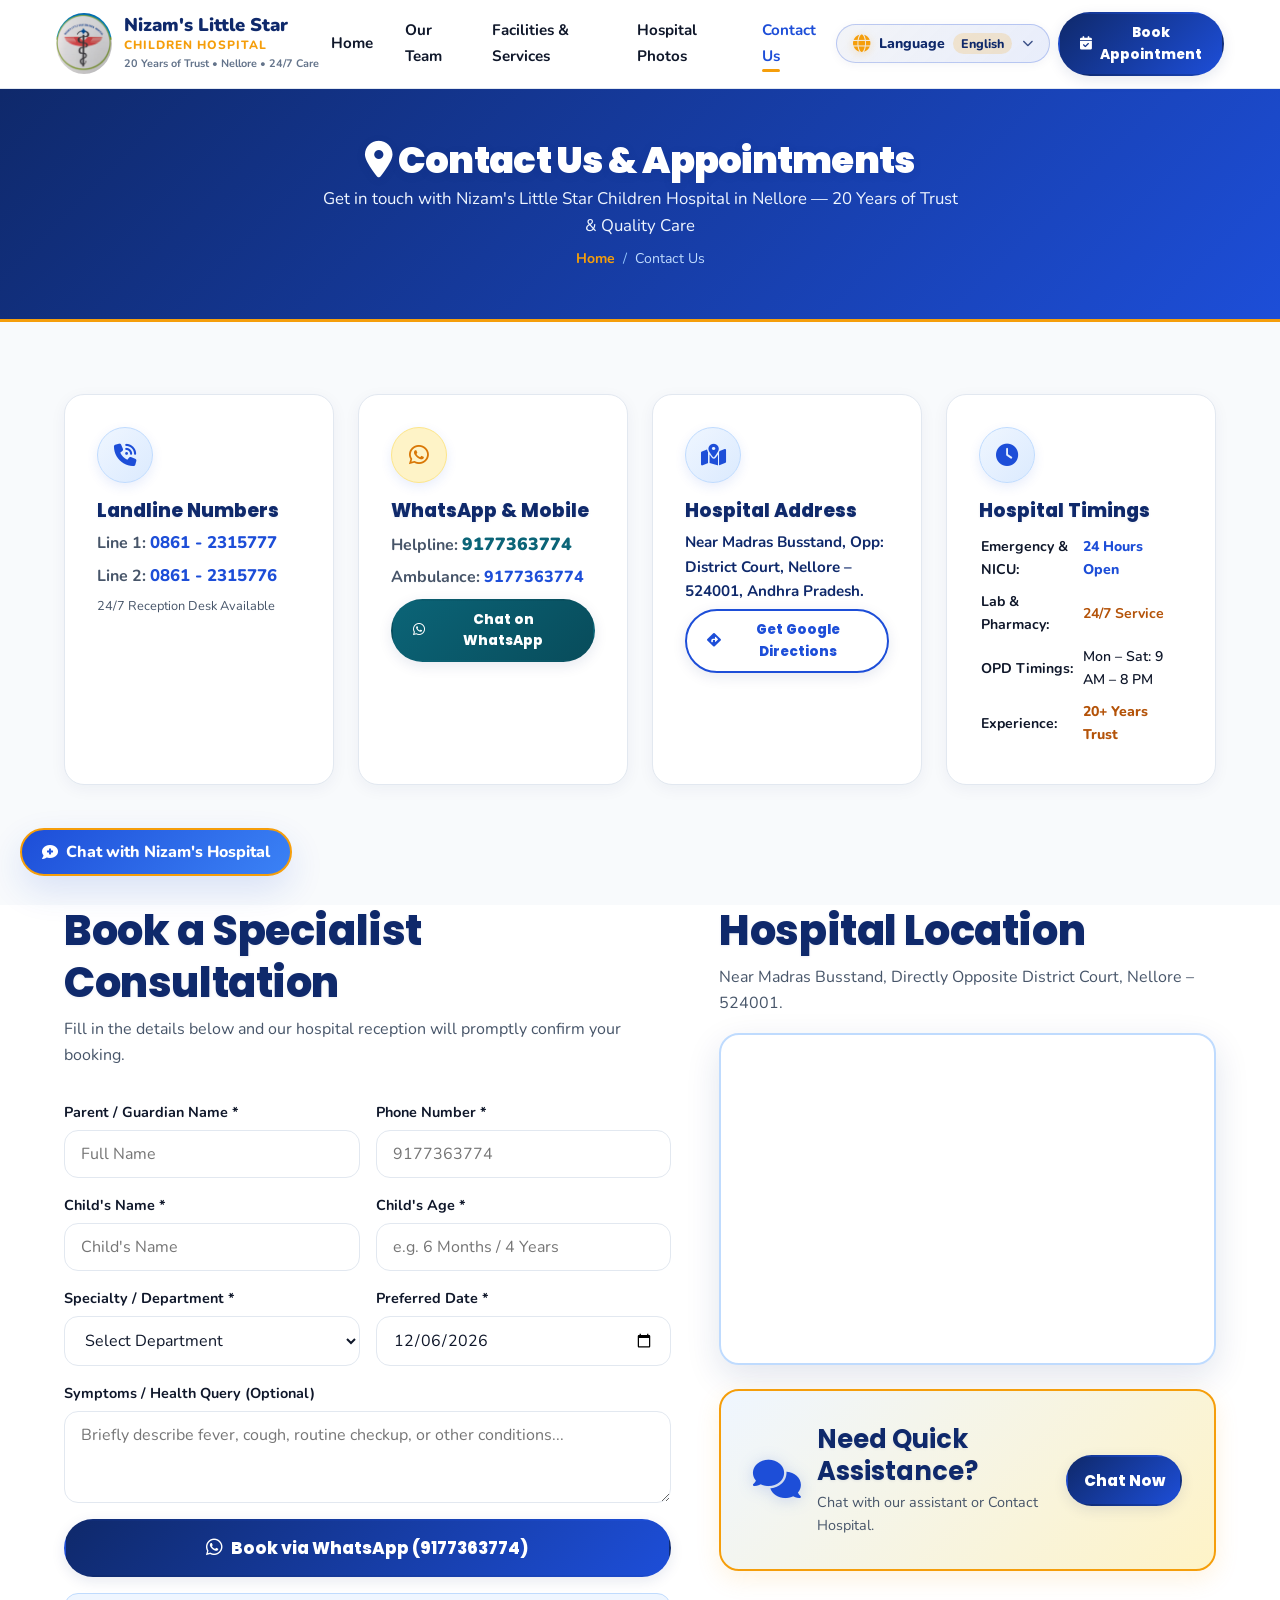
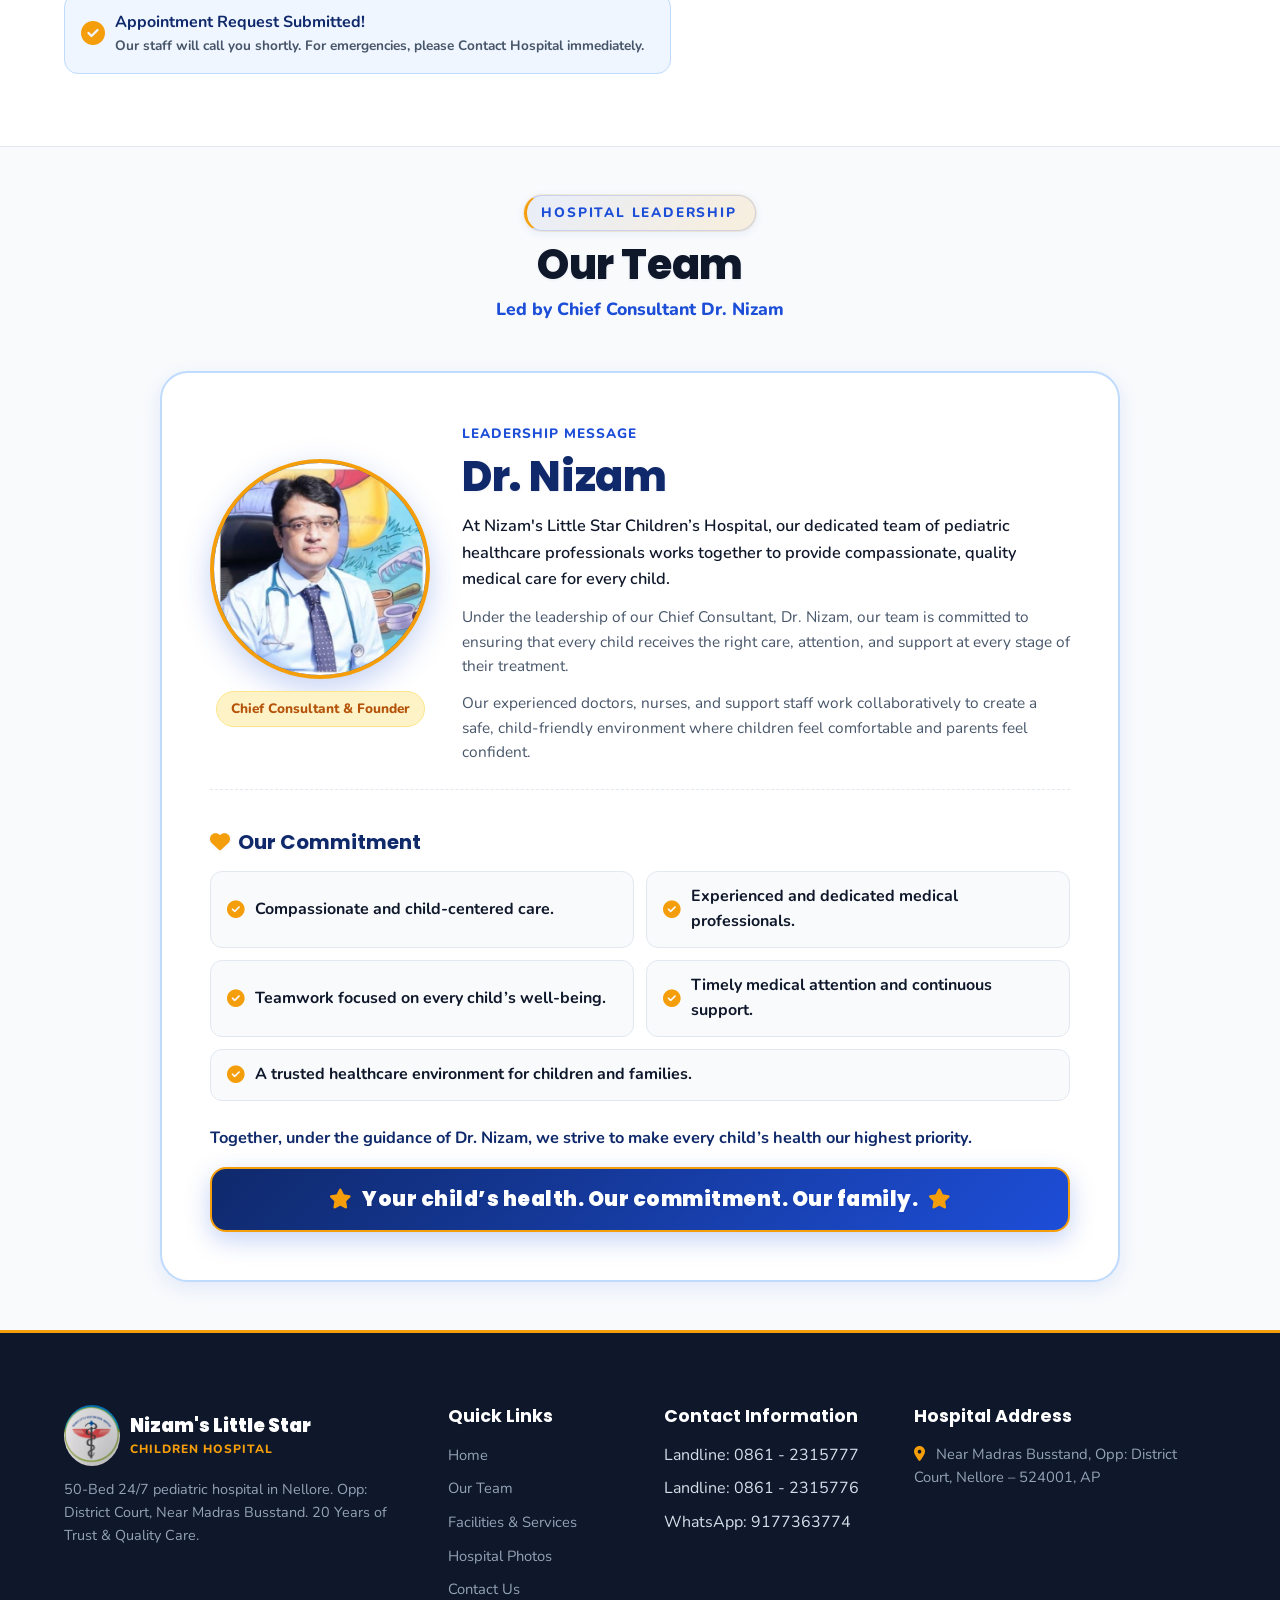
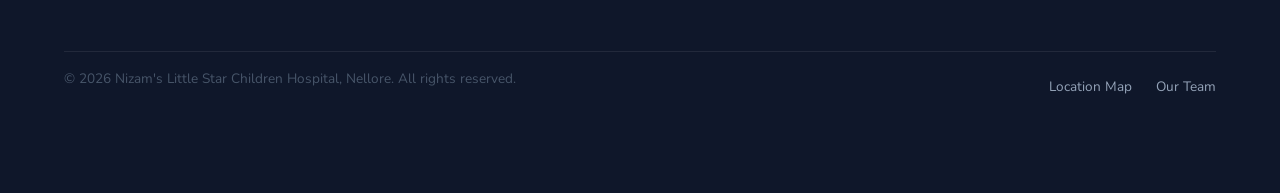
==== commit fa70892e: "Update Dr. Nizam founder photo in contact page to circular frame with dr-nizam.png matching our team" ====
--- a/contact.html
+++ b/contact.html
@@ -4,7 +4,7 @@
   <meta charset="UTF-8">
   <meta name="viewport" content="width=device-width, initial-scale=1.0">
   <title>Contact Us & Book Appointment | Nizam's Little Star Children Hospital, Nellore</title>
-  <meta name="description" content="Contact Nizam's Little Star Children Hospital, Nellore. Phone: 2315776, 2315776, WhatsApp: 9177363774. 20 Years of Trust & Quality Care. Near Madras Busstand, Opp: District Court, Nellore.">
+  <meta name="description" content="Contact Nizam's Little Star Children Hospital, Nellore. Phone: 0861 - 2315777, 0861 - 2315776, WhatsApp: 9177363774. 20 Years of Trust & Quality Care. Near Madras Busstand, Opp: District Court, Nellore.">
   <link rel="preconnect" href="https://fonts.googleapis.com">
   <link rel="preconnect" href="https://fonts.gstatic.com" crossorigin>
   <link href="https://fonts.googleapis.com/css2?family=Nunito:wght@400;600;700;800;900&family=Poppins:wght@500;600;700;800;900&display=swap" rel="stylesheet">
@@ -231,8 +231,8 @@
         <div class="scheme-card reveal" style="background:#FFFFFF;border-color:var(--primary-blue-border);max-width:960px;margin:0 auto;padding:var(--space-2xl);flex-direction:column;align-items:stretch;gap:var(--space-xl);">
           <div style="display:flex;align-items:center;gap:var(--space-xl);flex-wrap:wrap;border-bottom:1px dashed var(--border-color);padding-bottom:var(--space-lg);">
             <div style="flex-shrink:0;text-align:center;margin:0 auto;">
-              <div style="width:210px;height:270px;border-radius:20px;overflow:hidden;border:3.5px solid var(--accent-yellow);box-shadow:0 10px 30px rgba(29,78,216,0.25);margin:0 auto 12px auto;background:#0F296B;">
-                <img src="assets/founder-doctor.jpg" alt="Dr. Nizam - Chief Consultant" style="width:100%;height:100%;object-fit:cover;object-position:center top;" onerror="this.style.display='none';this.parentElement.innerHTML='<i class=\"fas fa-user-md\" style=\"font-size:4.5rem;color:#F59E0B;\"></i>';">
+              <div style="width:220px;height:220px;border-radius:50%;overflow:hidden;border:4px solid var(--accent-yellow);box-shadow:0 10px 30px rgba(29,78,216,0.25);margin:0 auto 12px auto;background:#0F296B;">
+                <img src="assets/dr-nizam.png" alt="Dr. Nizam - Chief Consultant & Founder" style="width:100%;height:100%;object-fit:cover;object-position:center top;">
               </div>
               <span class="badge badge-yellow" style="font-size:0.85rem;padding:6px 14px;">Chief Consultant &amp; Founder</span>
             </div>
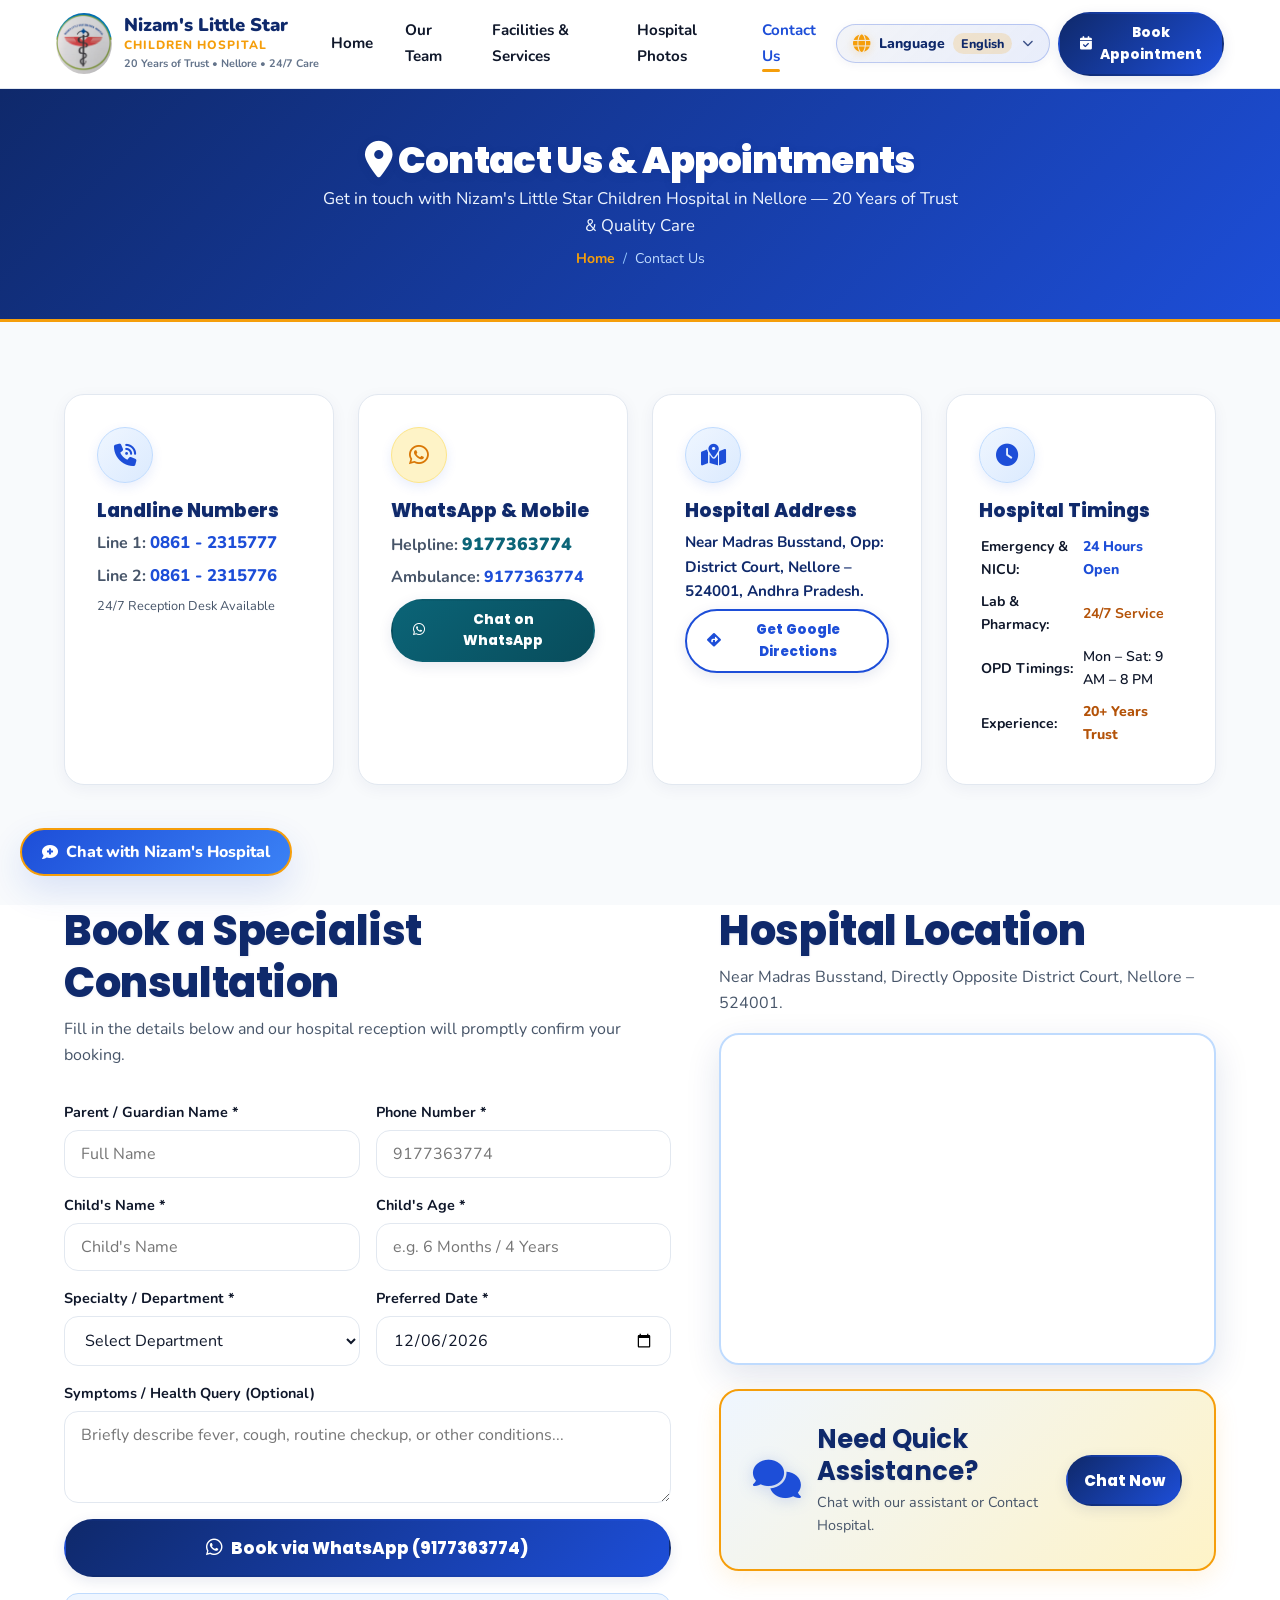
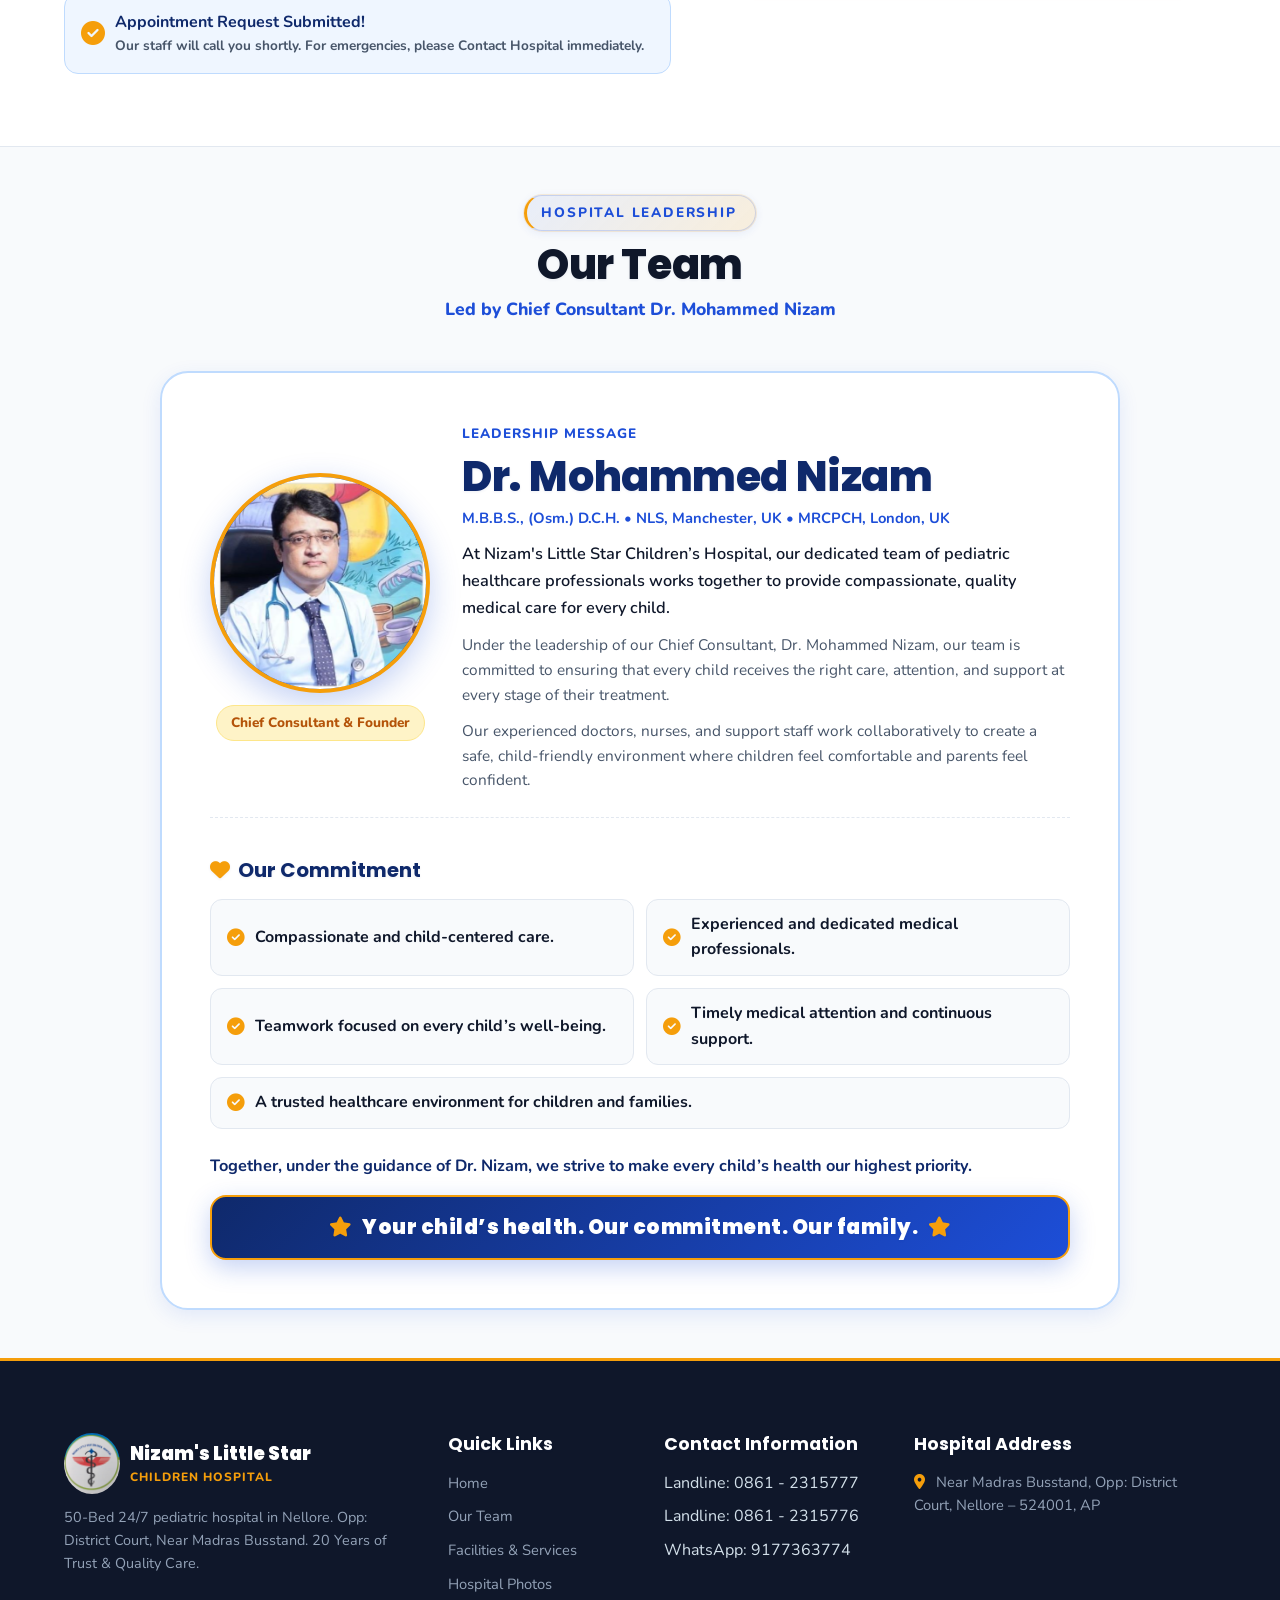
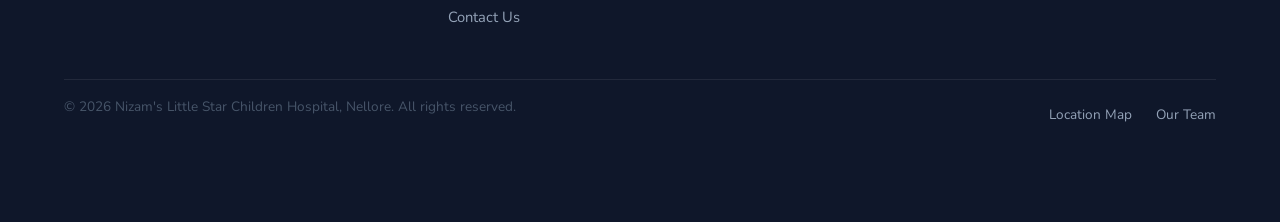
==== commit c15adbe1: "Update founder name to Dr. Mohammed Nizam with full qualifications: M.B.B.S., (Osm.) D.C.H., NLS (Ma" ====
--- a/contact.html
+++ b/contact.html
@@ -225,25 +225,28 @@
         <div class="section-header reveal">
           <div class="section-eyebrow">Hospital Leadership</div>
           <h2>Our Team</h2>
-          <p style="font-weight:800;color:var(--primary-blue);font-size:1.1rem;margin-top:4px;">Led by Chief Consultant Dr. Nizam</p>
+          <p style="font-weight:800;color:var(--primary-blue);font-size:1.1rem;margin-top:4px;">Led by Chief Consultant Dr. Mohammed Nizam</p>
         </div>
 
         <div class="scheme-card reveal" style="background:#FFFFFF;border-color:var(--primary-blue-border);max-width:960px;margin:0 auto;padding:var(--space-2xl);flex-direction:column;align-items:stretch;gap:var(--space-xl);">
           <div style="display:flex;align-items:center;gap:var(--space-xl);flex-wrap:wrap;border-bottom:1px dashed var(--border-color);padding-bottom:var(--space-lg);">
             <div style="flex-shrink:0;text-align:center;margin:0 auto;">
               <div style="width:220px;height:220px;border-radius:50%;overflow:hidden;border:4px solid var(--accent-yellow);box-shadow:0 10px 30px rgba(29,78,216,0.25);margin:0 auto 12px auto;background:#0F296B;">
-                <img src="assets/dr-nizam.png" alt="Dr. Nizam - Chief Consultant & Founder" style="width:100%;height:100%;object-fit:cover;object-position:center top;">
+                <img src="assets/dr-nizam.png" alt="Dr. Mohammed Nizam - Chief Consultant & Founder" style="width:100%;height:100%;object-fit:cover;object-position:center top;">
               </div>
               <span class="badge badge-yellow" style="font-size:0.85rem;padding:6px 14px;">Chief Consultant &amp; Founder</span>
             </div>
             <div style="flex:1;min-width:280px;">
               <span class="notranslate" translate="no" style="font-size:0.85rem;font-weight:800;color:var(--primary-blue);text-transform:uppercase;letter-spacing:1px;">Leadership Message</span>
-              <h2 class="notranslate" translate="no" style="color:#0F296B;margin-top:4px;margin-bottom:10px;">Dr. Nizam</h2>
+              <h2 class="notranslate" translate="no" style="color:#0F296B;margin-top:4px;margin-bottom:4px;">Dr. Mohammed Nizam</h2>
+              <div class="notranslate" translate="no" style="font-size:0.92rem;font-weight:700;color:var(--primary-blue);margin-bottom:12px;line-height:1.5;">
+                M.B.B.S., (Osm.) D.C.H. &bull; NLS, Manchester, UK &bull; MRCPCH, London, UK
+              </div>
               <p style="font-size:1.02rem;color:var(--text-main);line-height:1.65;margin-bottom:12px;font-weight:600;">
                 At Nizam's Little Star Children’s Hospital, our dedicated team of pediatric healthcare professionals works together to provide compassionate, quality medical care for every child.
               </p>
               <p style="font-size:0.96rem;color:var(--text-muted);line-height:1.6;margin-bottom:12px;">
-                Under the leadership of our Chief Consultant, Dr. Nizam, our team is committed to ensuring that every child receives the right care, attention, and support at every stage of their treatment.
+                Under the leadership of our Chief Consultant, Dr. Mohammed Nizam, our team is committed to ensuring that every child receives the right care, attention, and support at every stage of their treatment.
               </p>
               <p style="font-size:0.96rem;color:var(--text-muted);line-height:1.6;margin-bottom:0;">
                 Our experienced doctors, nurses, and support staff work collaboratively to create a safe, child-friendly environment where children feel comfortable and parents feel confident.
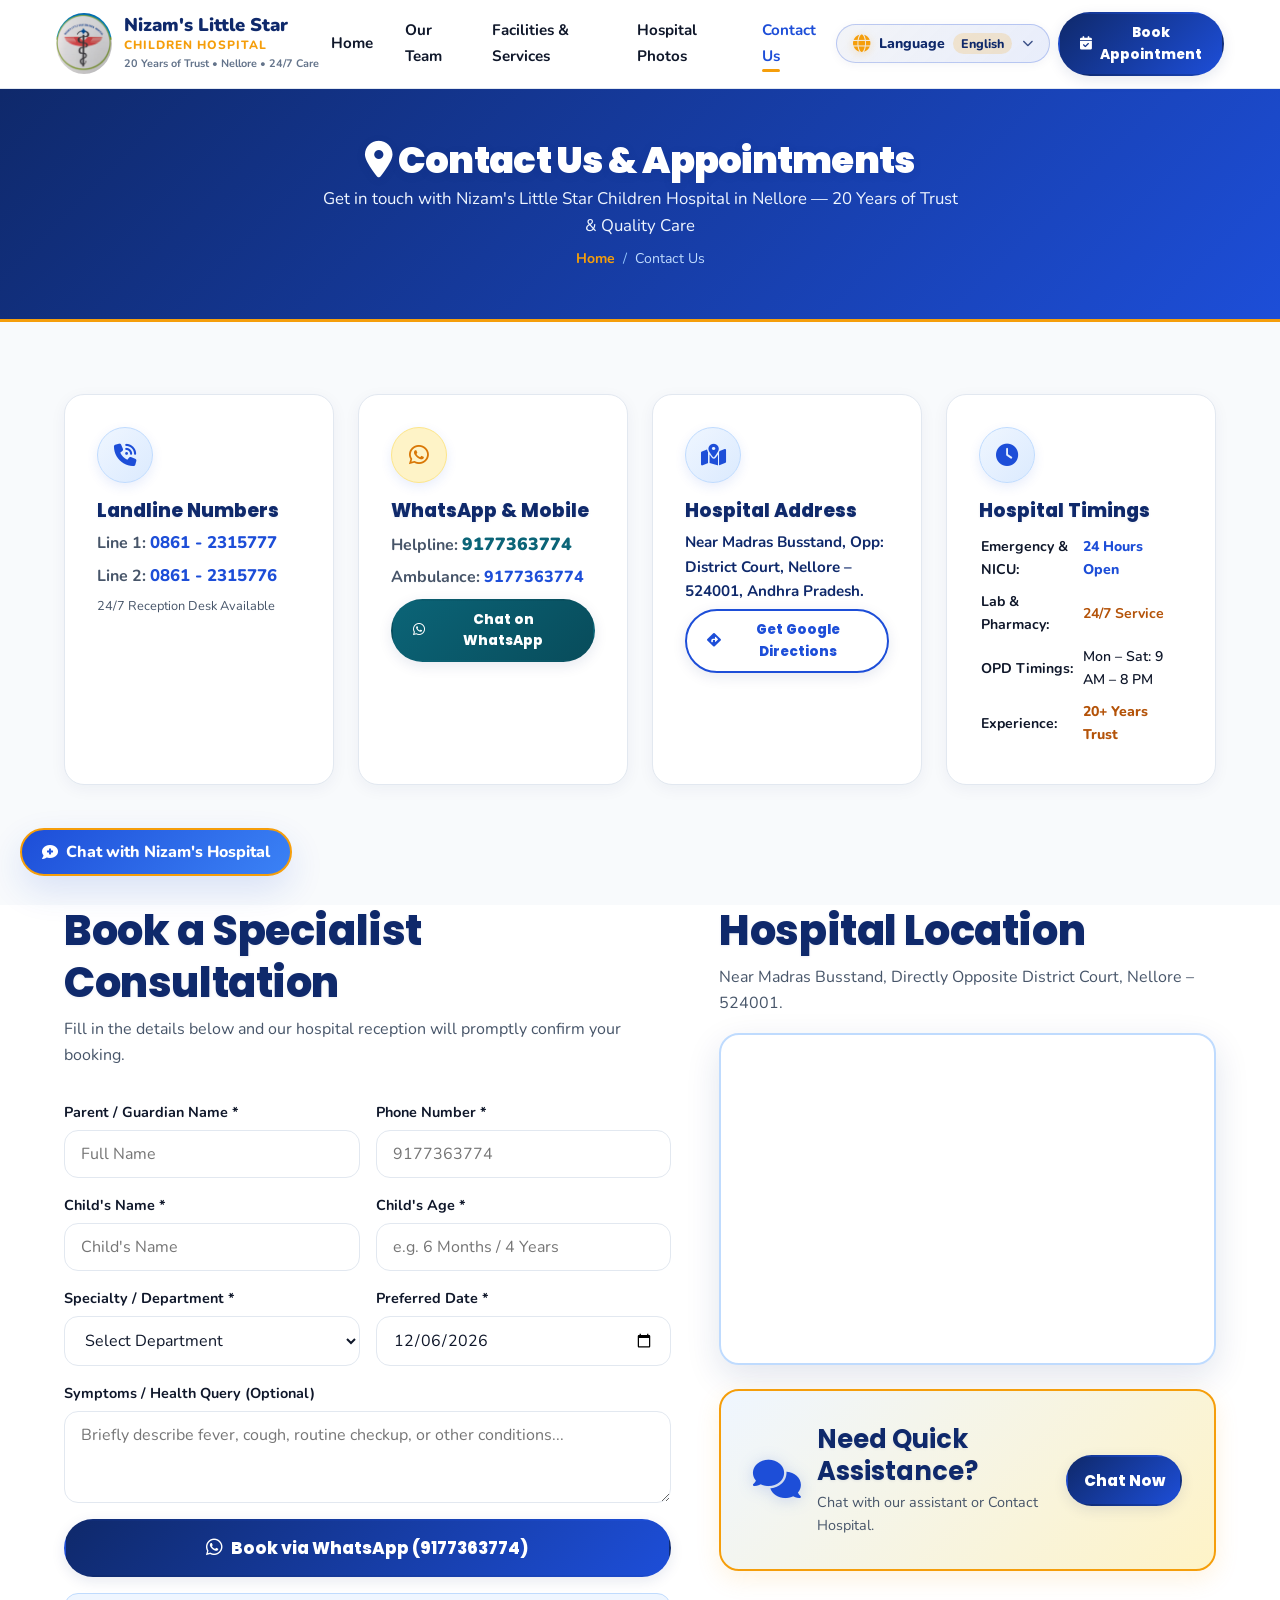
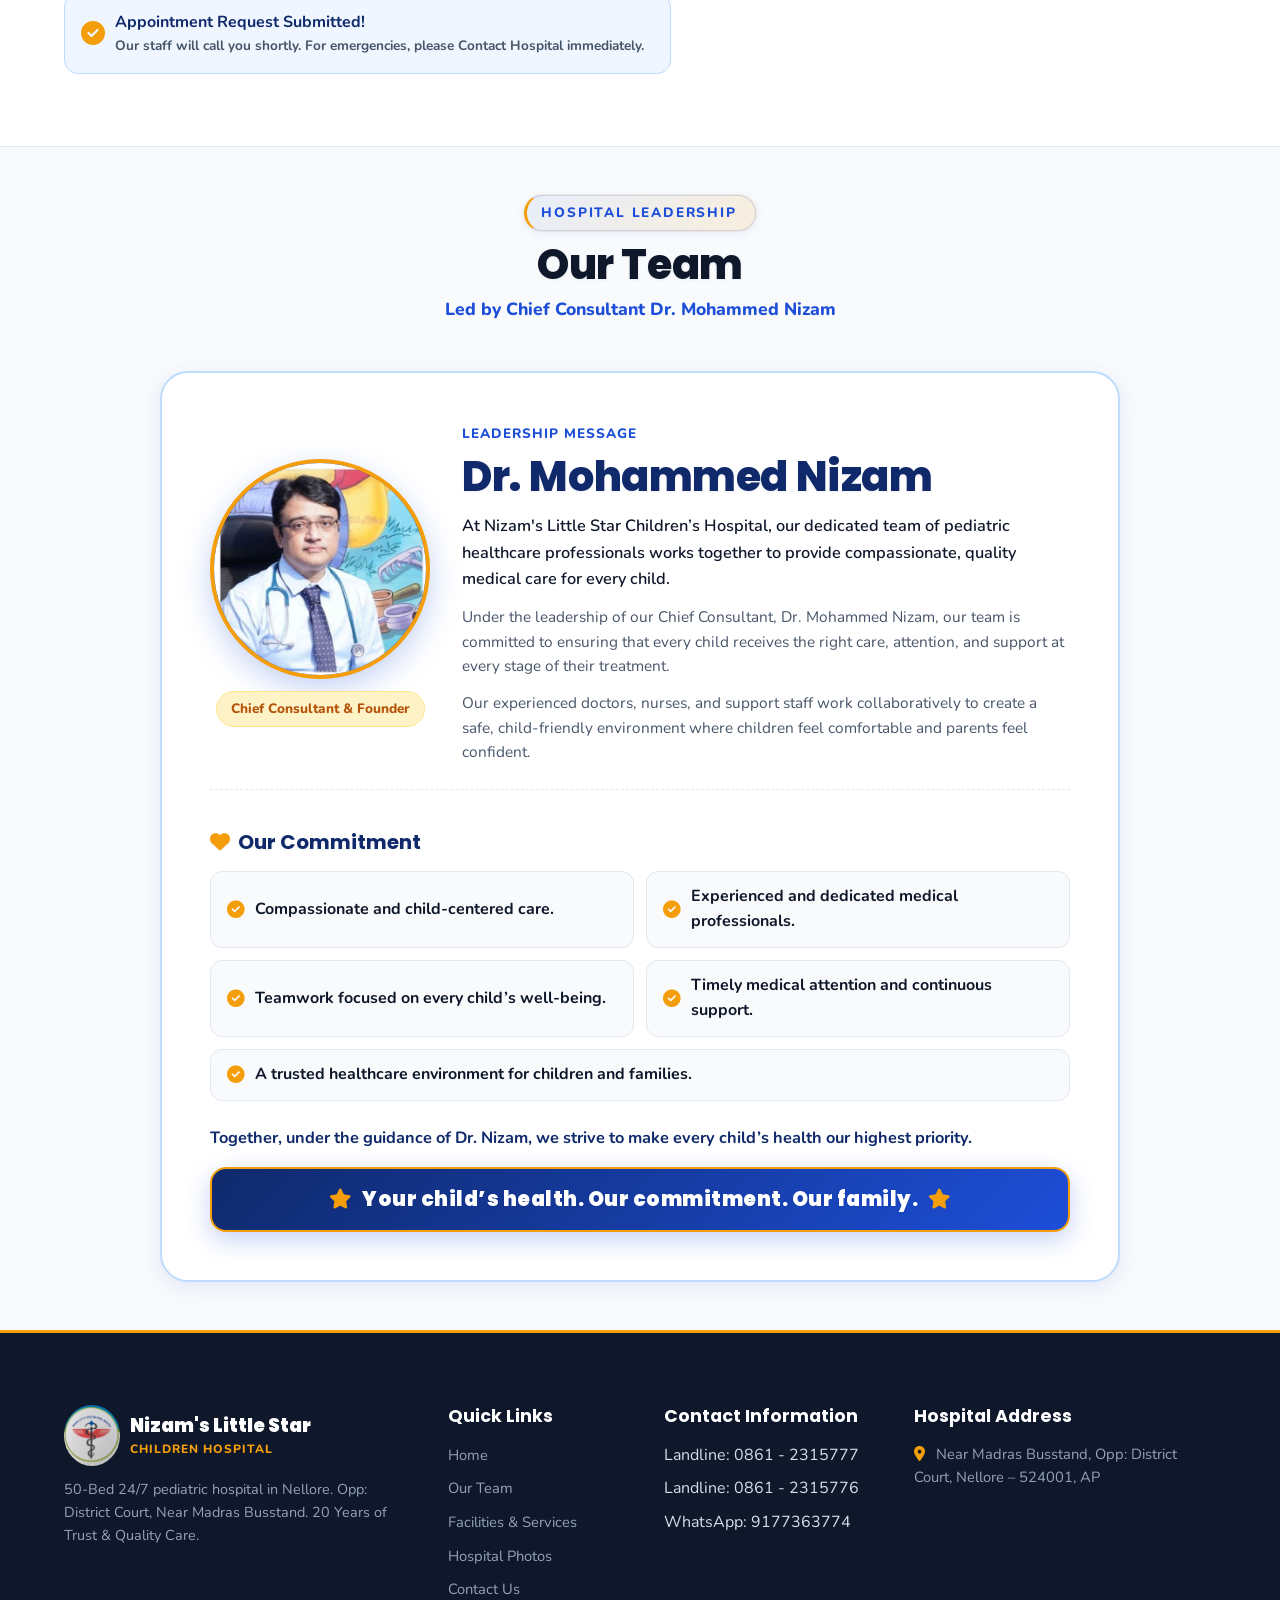
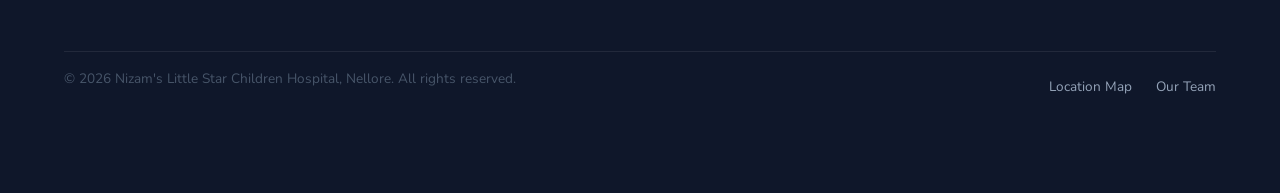
==== commit 8a4b05d3: "Remove trauma management, doctor degrees, Level III from NICU, and 24h from ambulance" ====
--- a/contact.html
+++ b/contact.html
@@ -113,7 +113,7 @@
             <p style="font-size:0.95rem;font-weight:700;color:#0F296B;margin-bottom:6px;">
               <span class="notranslate" translate="no">Near Madras Busstand, Opp: District Court, Nellore</span> – 524001, Andhra Pradesh.
             </p>
-            <a href="https://maps.google.com/?q=District+Court+Nellore" target="_blank" class="btn btn-outline btn-sm"><i class="fas fa-directions"></i> Get Google Directions</a>
+            <a href="https://www.google.com/maps/search/?api=1&query=Nizam%27s+Little+Star+Children+Hospital+Nellore" target="_blank" class="btn btn-outline btn-sm"><i class="fas fa-directions"></i> Get Google Directions</a>
           </div>
 
           <div class="contact-info-card reveal">
@@ -203,7 +203,7 @@
             <p style="margin-bottom:var(--space-md);">Near Madras Busstand, Directly Opposite District Court, Nellore – 524001.</p>
 
             <div class="map-container">
-              <iframe src="https://www.google.com/maps/embed?pb=!1m18!1m12!1m3!1d3862.9!2d79.986!3d14.442!2m3!1f0!2f0!3f0!3m2!1i1024!2i768!4f13.1!3m3!1m2!1s0x3a4cf2a259bb847f%3A0x1b1c67d30f7813a4!2sDistrict%20Court%20Nellore!5e0!3m2!1sen!2sin!4v1700000000000" width="100%" height="320" style="border:0;" allowfullscreen loading="lazy" referrerpolicy="no-referrer-when-downgrade" title="Nizam's Little Star Hospital Location Map"></iframe>
+              <iframe src="https://maps.google.com/maps?q=Nizam%27s+Little+Star+Children+Hospital,+Nellore&t=&z=16&ie=UTF8&iwloc=&output=embed" width="100%" height="320" style="border:0;" allowfullscreen loading="lazy" referrerpolicy="no-referrer-when-downgrade" title="Nizam's Little Star Children Hospital Location Map"></iframe>
             </div>
 
             <div class="live-chat-cta">
@@ -238,10 +238,7 @@
             </div>
             <div style="flex:1;min-width:280px;">
               <span class="notranslate" translate="no" style="font-size:0.85rem;font-weight:800;color:var(--primary-blue);text-transform:uppercase;letter-spacing:1px;">Leadership Message</span>
-              <h2 class="notranslate" translate="no" style="color:#0F296B;margin-top:4px;margin-bottom:4px;">Dr. Mohammed Nizam</h2>
-              <div class="notranslate" translate="no" style="font-size:0.92rem;font-weight:700;color:var(--primary-blue);margin-bottom:12px;line-height:1.5;">
-                M.B.B.S., (Osm.) D.C.H. &bull; NLS, Manchester, UK &bull; MRCPCH, London, UK
-              </div>
+              <h2 class="notranslate" translate="no" style="color:#0F296B;margin-top:4px;margin-bottom:10px;">Dr. Mohammed Nizam</h2>
               <p style="font-size:1.02rem;color:var(--text-main);line-height:1.65;margin-bottom:12px;font-weight:600;">
                 At Nizam's Little Star Children’s Hospital, our dedicated team of pediatric healthcare professionals works together to provide compassionate, quality medical care for every child.
               </p>
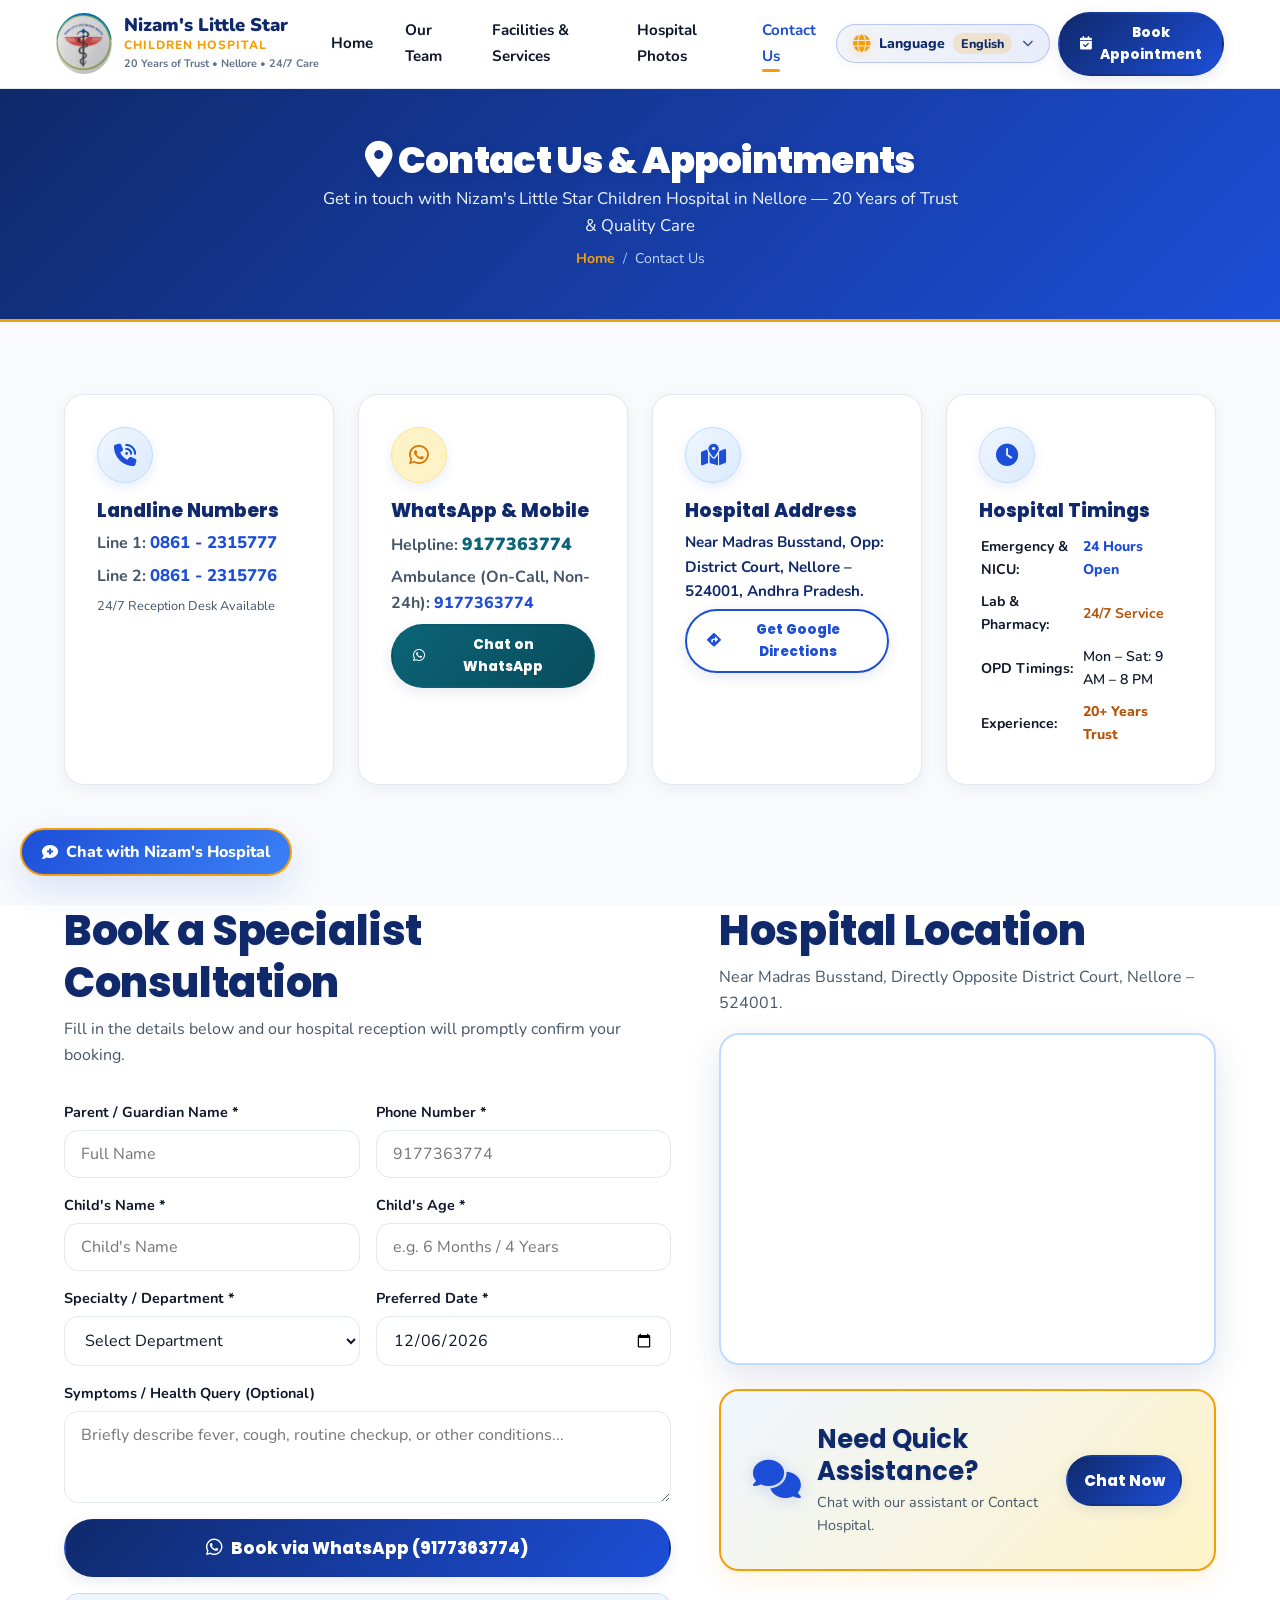
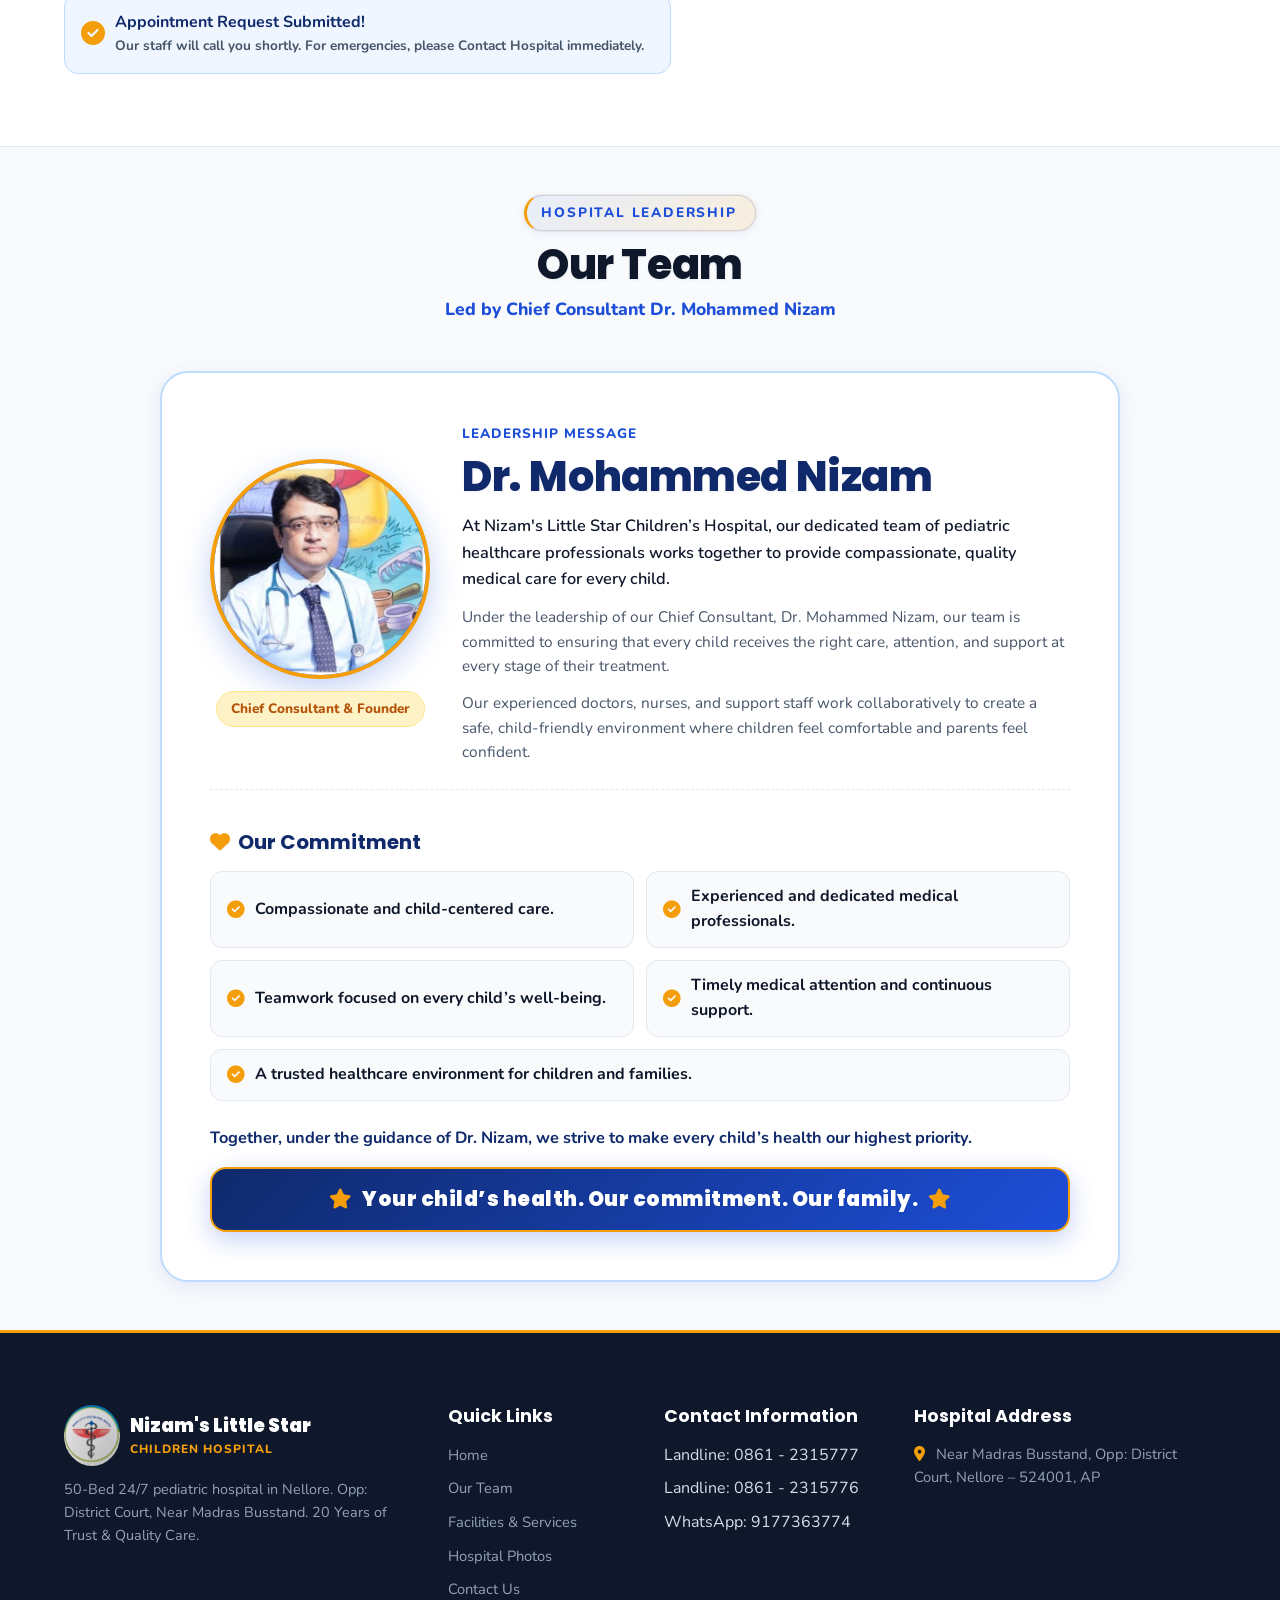
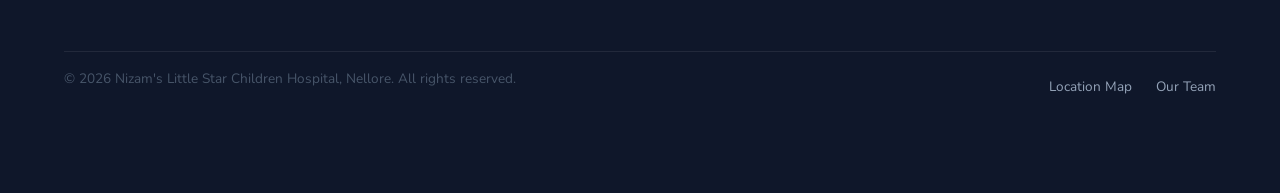
==== commit bd740954: "Clarify ambulance service is available on request/on-call and not 24 hours" ====
--- a/contact.html
+++ b/contact.html
@@ -103,7 +103,7 @@
             <div class="contact-info-icon" style="background:#FEF3C7;color:#D97706;border-color:#FDE68A;"><i class="fab fa-whatsapp"></i></div>
             <h3>WhatsApp &amp; Mobile</h3>
             <p style="margin-bottom:6px;"><strong>Helpline:</strong> <a href="https://wa.me/919177363774" target="_blank" style="font-size:1.1rem;font-weight:900;color:#0B6477;">9177363774</a></p>
-            <p style="margin-bottom:8px;"><strong>Ambulance:</strong> <a href="tel:9177363774" style="color:var(--primary-blue);font-weight:800;">9177363774</a></p>
+            <p style="margin-bottom:8px;"><strong>Ambulance (On-Call, Non-24h):</strong> <a href="tel:9177363774" style="color:var(--primary-blue);font-weight:800;">9177363774</a></p>
             <a href="https://wa.me/919177363774" target="_blank" class="btn btn-whatsapp btn-sm"><i class="fab fa-whatsapp"></i> Chat on WhatsApp</a>
           </div>
 
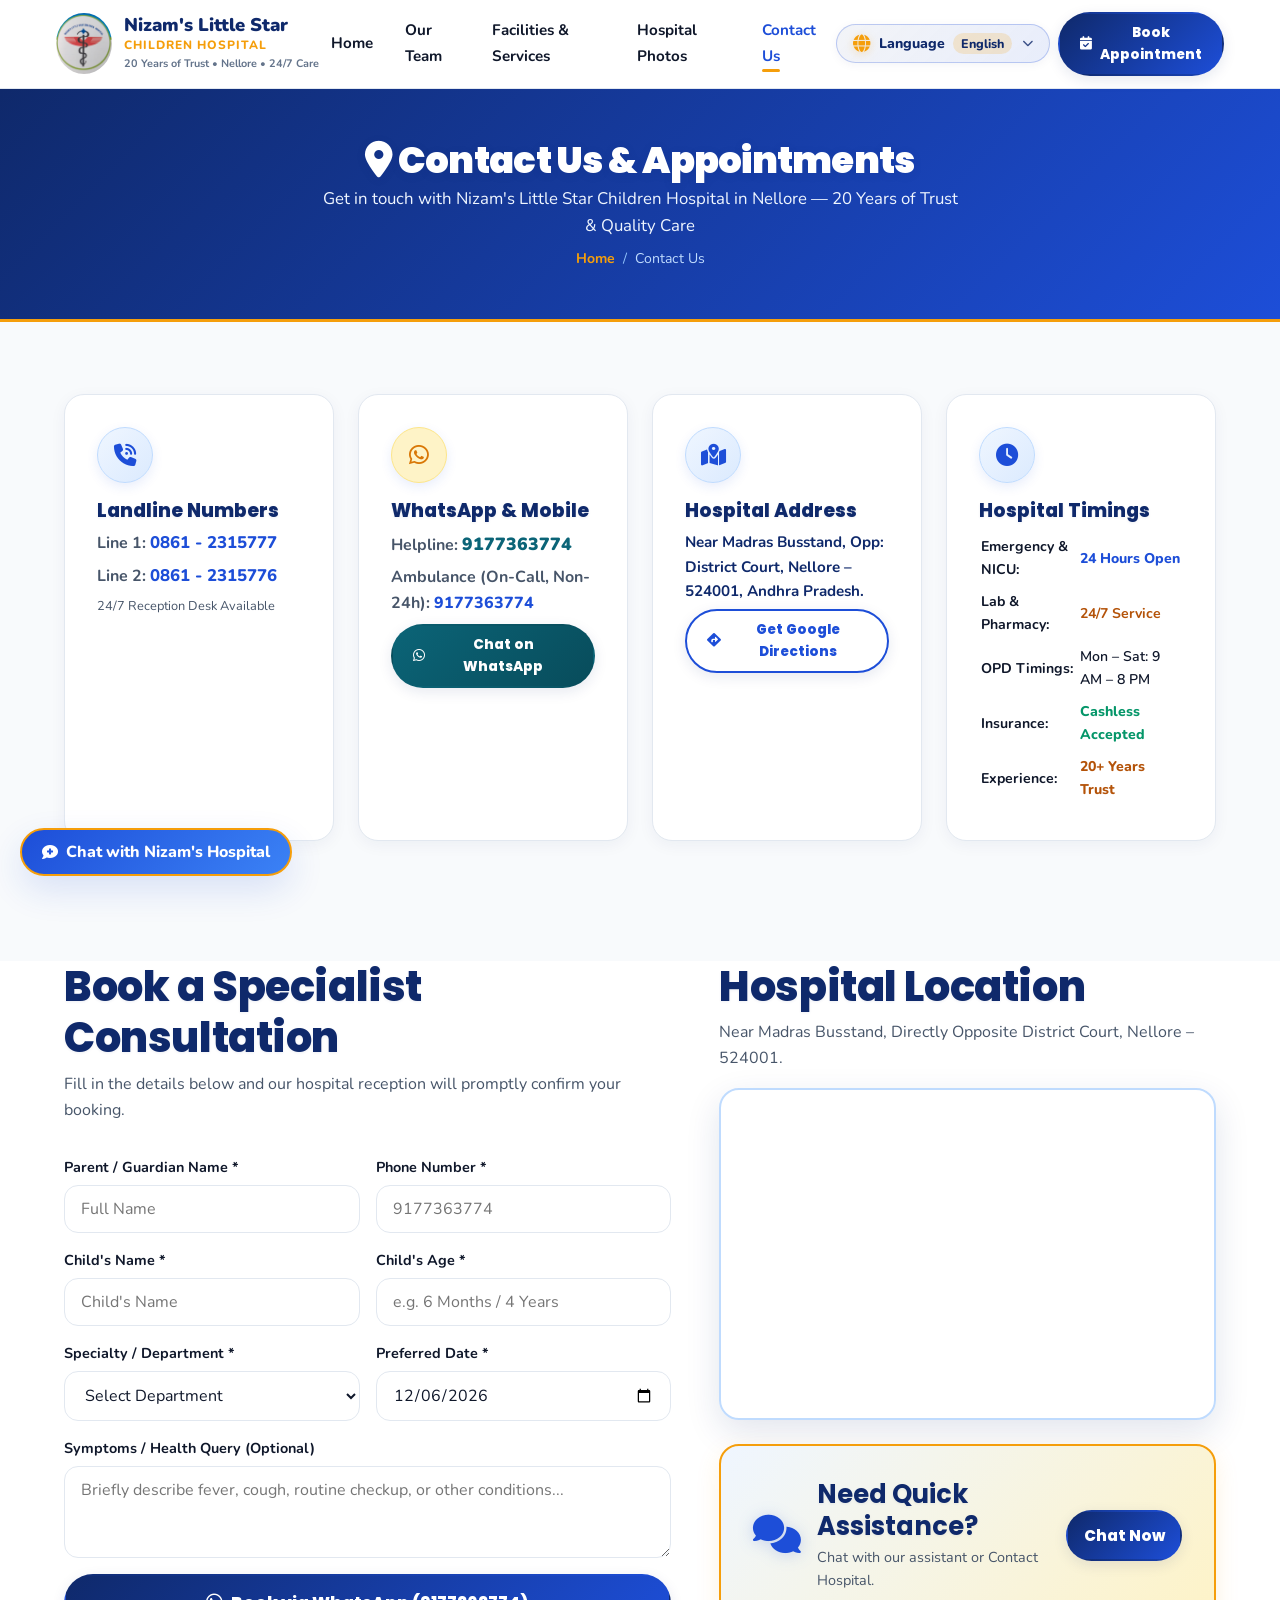
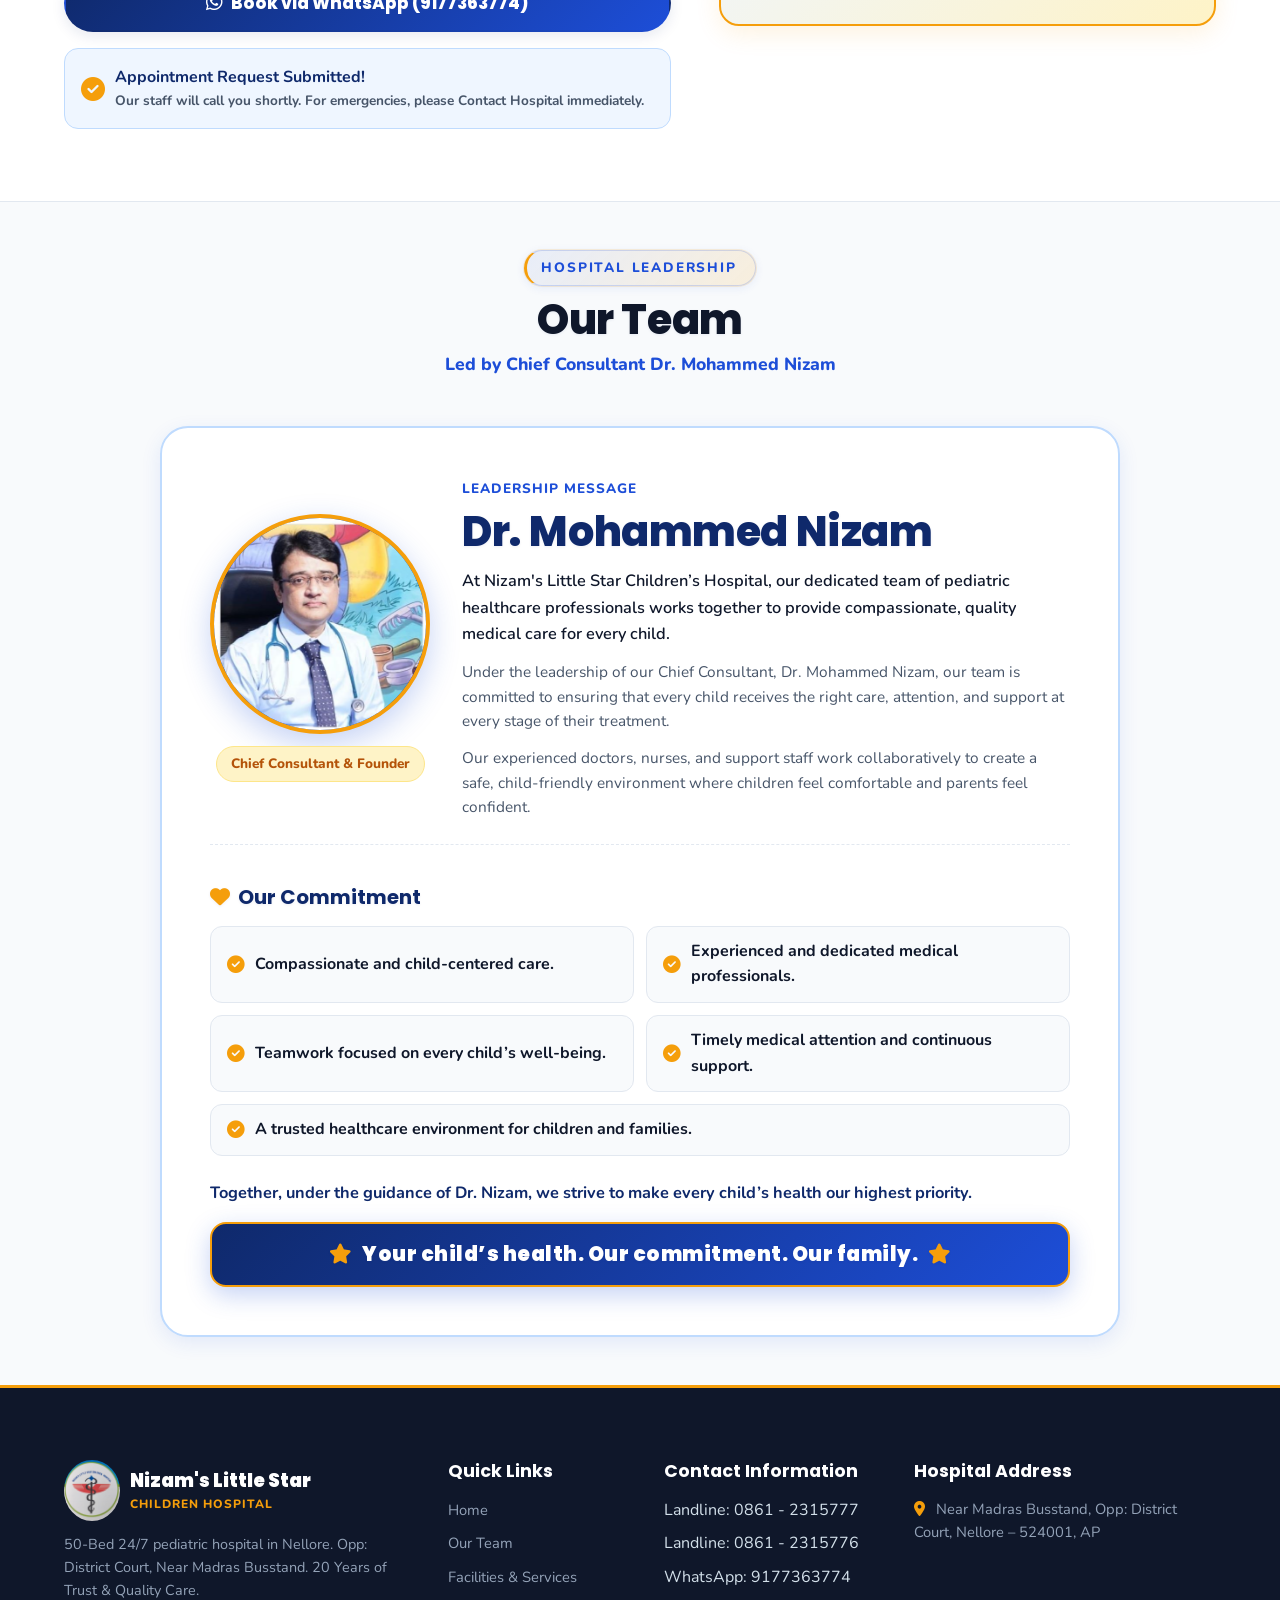
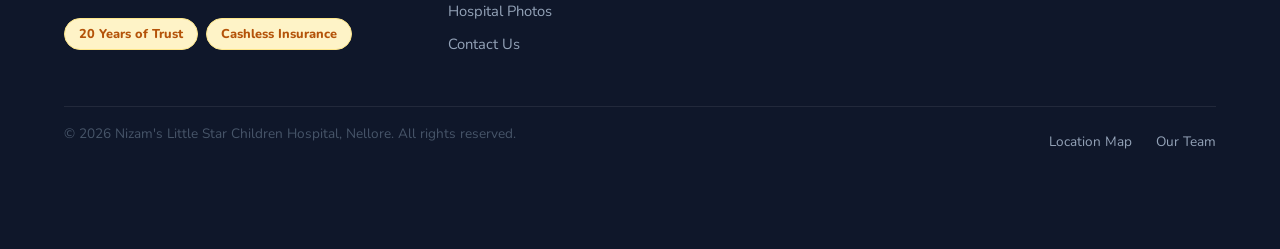
==== commit b99eed34: "Add Cashless Health Insurance accepted features across website" ====
--- a/contact.html
+++ b/contact.html
@@ -123,6 +123,7 @@
               <tr><td><strong>Emergency &amp; <span class="notranslate" translate="no">NICU</span>:</strong></td><td style="color:#1D4ED8;font-weight:800;">24 Hours Open</td></tr>
               <tr><td><strong>Lab &amp; Pharmacy:</strong></td><td style="color:#B45309;font-weight:700;">24/7 Service</td></tr>
               <tr><td><strong>OPD Timings:</strong></td><td>Mon – Sat: 9 AM – 8 PM</td></tr>
+              <tr><td><strong>Insurance:</strong></td><td style="color:#059669;font-weight:800;">Cashless Accepted</td></tr>
               <tr><td><strong>Experience:</strong></td><td style="color:#B45309;font-weight:800;">20+ Years Trust</td></tr>
             </table>
           </div>
@@ -305,6 +306,10 @@
           <p style="font-size:0.9rem;color:#94A3B8;">
             50-Bed 24/7 pediatric hospital in Nellore. Opp: District Court, Near Madras Busstand. 20 Years of Trust &amp; Quality Care.
           </p>
+          <div class="footer-badges">
+            <span class="badge badge-yellow">20 Years of Trust</span>
+            <span class="badge badge-yellow">Cashless Insurance</span>
+          </div>
         </div>
         <div class="footer-links">
           <h4>Quick Links</h4>
